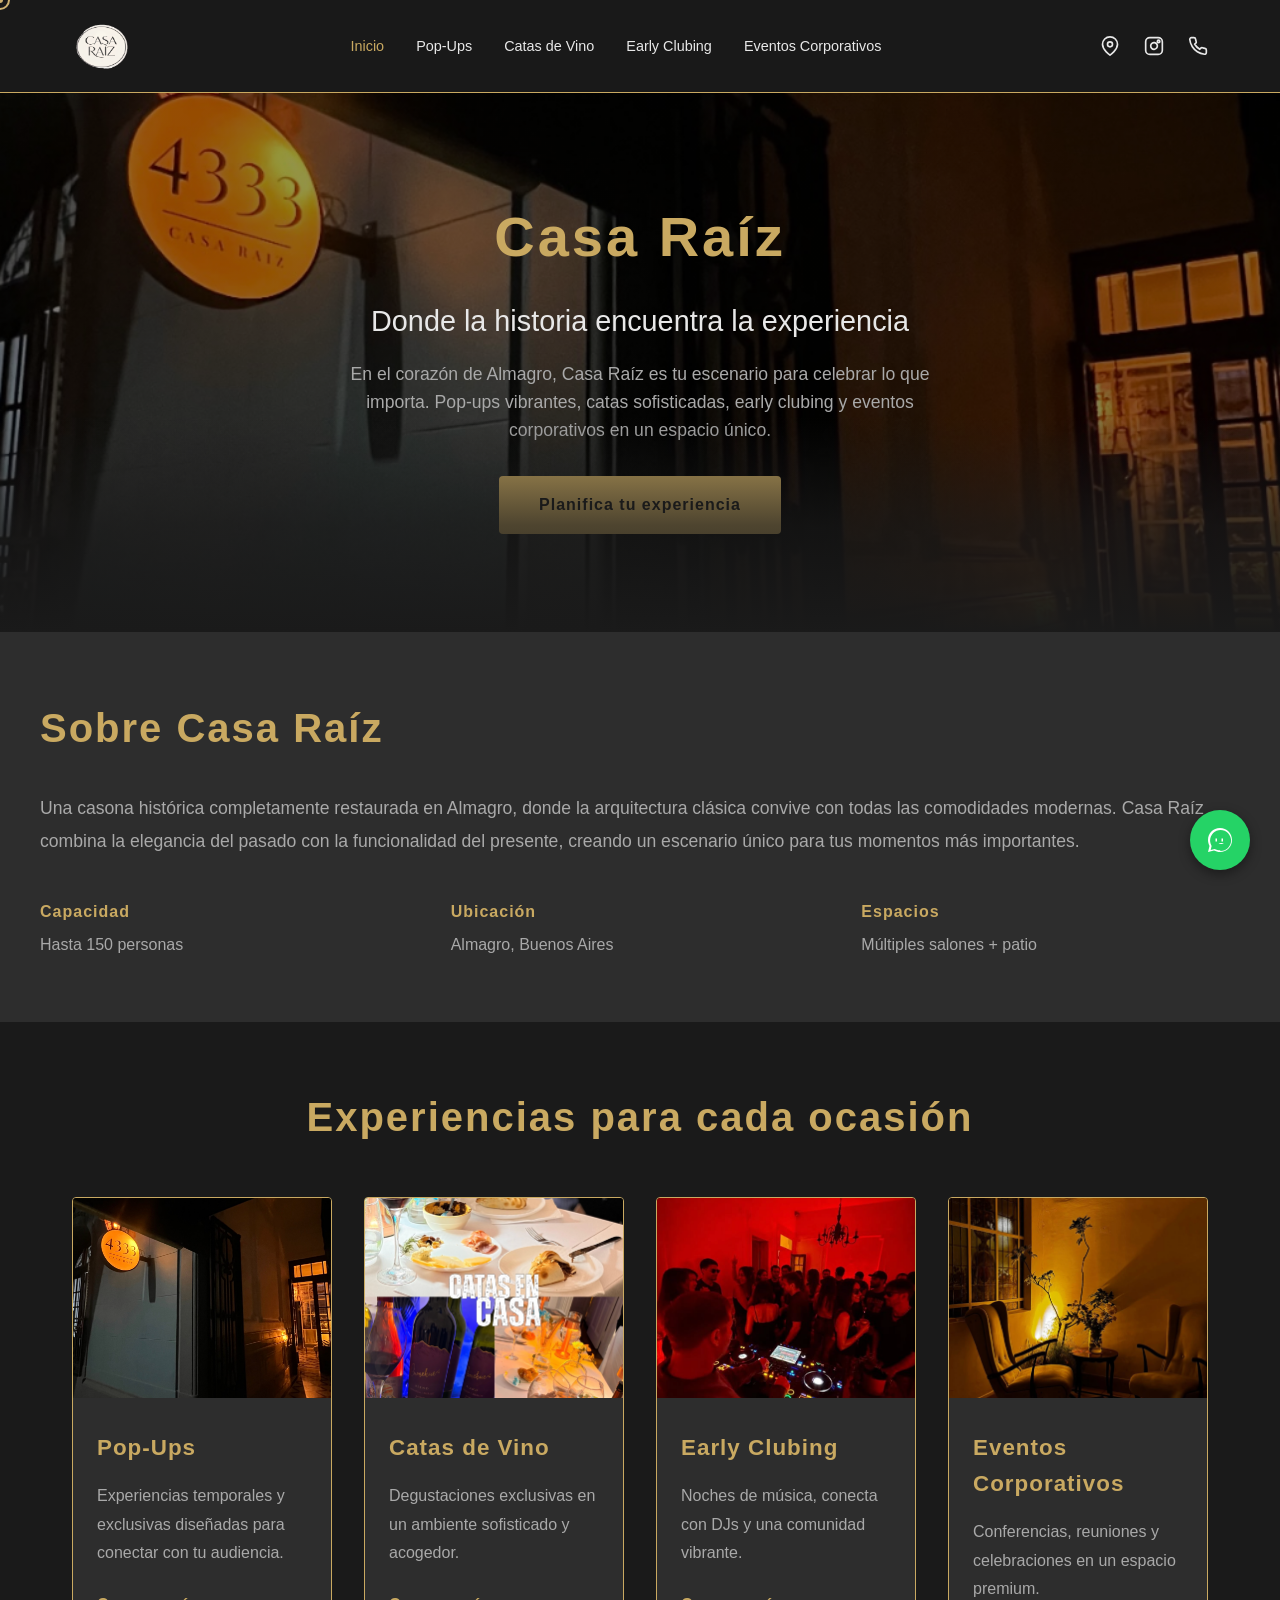
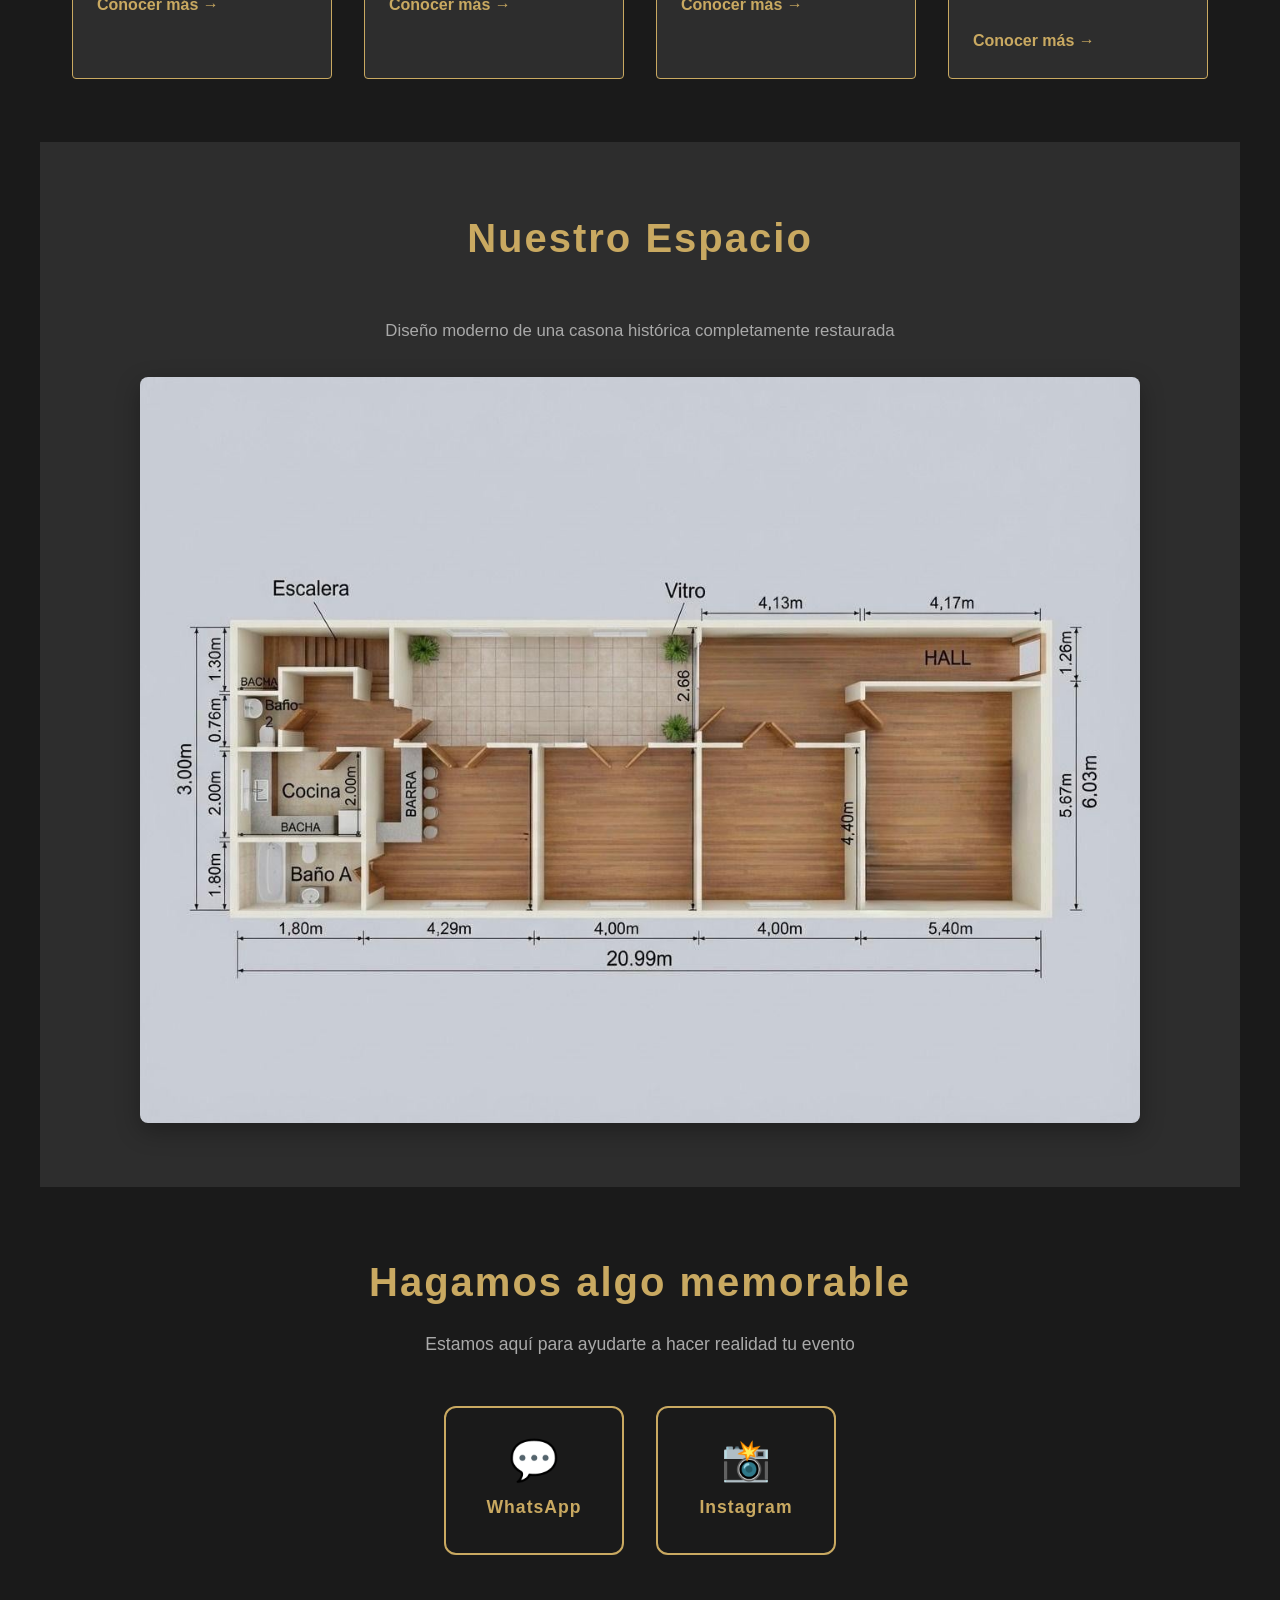
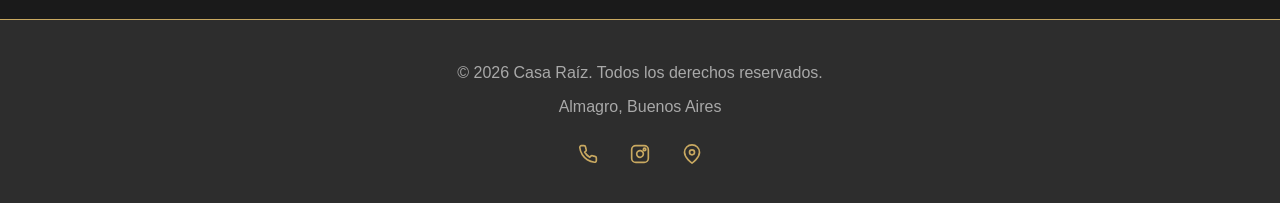
==== index.html @ 2e8ec192 "Add SEO optimization: meta tags, keywords, Open Graph tags, and schema markup (JSON-LD) for all page" ====
<!DOCTYPE html>
<html lang="es">
<head>
    <meta charset="UTF-8">
    <meta name="viewport" content="width=device-width, initial-scale=1.0">
    <title>Casa Raíz | Espacio para Eventos en Almagro, Buenos Aires</title>
    <meta name="description" content="Casa Raíz es tu espacio para eventos corporativos, pop-ups, catas de vino y after office en Almagro. Salones premium para hasta 150 personas con servicios completos.">
    <meta name="keywords" content="eventos corporativos, pop-ups, catas de vino, after office, salones de eventos, Almagro, Buenos Aires, espacio para eventos, early clubing">
    <meta name="author" content="Casa Raíz">
    <meta property="og:title" content="Casa Raíz | Espacio para Eventos en Almagro">
    <meta property="og:description" content="Organiza eventos corporativos, pop-ups y experiencias únicas en Casa Raíz, Almagro.">
    <meta property="og:type" content="business.business">
    <meta property="og:url" content="https://casaraizespacio.netlify.app/">
    <meta property="og:image" content="https://casaraizespacio.netlify.app/frente.png">
    <meta name="robots" content="index, follow">
    <link rel="stylesheet" href="styles.css">
    <link rel="icon" type="image/png" href="logo.png">
    <script type="application/ld+json">
    {
      "@context": "https://schema.org",
      "@type": "LocalBusiness",
      "name": "Casa Raíz",
      "image": "https://casaraizespacio.netlify.app/frente.png",
      "description": "Espacio para eventos corporativos, pop-ups, catas de vino y after office",
      "address": {
        "@type": "PostalAddress",
        "streetAddress": "Sarmiento 4333",
        "addressLocality": "Almagro",
        "addressRegion": "Buenos Aires",
        "postalCode": "1195",
        "addressCountry": "AR"
      },
      "telephone": "+541165874154",
      "email": "casaraizeb@gmail.com",
      "url": "https://casaraizespacio.netlify.app/",
      "sameAs": [
        "https://www.instagram.com/casaraiz.espacio/",
        "https://wa.me/541165874154"
      ],
      "priceRange": "$$",
      "servesCuisine": "Catering Personalizado"
    }
    </script>
</head>
<body>
    <!-- WhatsApp Button -->
    <a href="https://wa.me/541165874154?text=Hola%2C%20me%20gustaría%20consultar%20sobre%20Casa%20Raíz"
       class="whatsapp-btn" target="_blank" rel="noopener noreferrer" title="Contactar por WhatsApp">
        <svg viewBox="0 0 100 100" fill="white" xmlns="http://www.w3.org/2000/svg">
            <path d="M50 10C27 10 10 27 10 50c0 7 2 14 5 20l-5 20 20-5c6 3 13 5 20 5 23 0 40-17 40-40S73 10 50 10zm0 74c-6 0-12-1-18-4l-13 3 3-13c-3-6-5-12-5-18 0-19 16-35 35-35s35 16 35 35-16 35-35 35z"/>
            <path d="M35 45h5v10h-5zM55 45h5v10h-5zM45 60c3 2 6 3 9 3s6-1 9-3"/>
        </svg>
    </a>

    <!-- Navigation -->
    <nav class="navbar">
        <div class="nav-container">
            <a href="index.html" class="logo" style="display: flex; align-items: center;">
                <img src="logo.png" alt="Casa Raíz" style="height: 60px; width: 60px;">
            </a>
            <button class="hamburger" id="hamburger">
                <span></span>
                <span></span>
                <span></span>
            </button>
            <ul class="nav-menu" id="nav-menu">
                <li><a href="index.html" class="active">Inicio</a></li>
                <li><a href="pop-ups.html">Pop-Ups</a></li>
                <li><a href="catas-vino.html">Catas de Vino</a></li>
                <li><a href="early-clubing.html">Early Clubing</a></li>
                <li><a href="eventos-corporativos.html">Eventos Corporativos</a></li>
            </ul>
            <div class="nav-social">
                <a href="https://maps.app.goo.gl/mYH1LYcpC5ohAeSz7" target="_blank" rel="noopener noreferrer" title="Ubicación en Maps">
                    <svg width="20" height="20" viewBox="0 0 24 24" fill="none" stroke="currentColor" stroke-width="2">
                        <path d="M21 10c0 7-9 13-9 13s-9-6-9-13a9 9 0 0 1 18 0z"></path>
                        <circle cx="12" cy="10" r="3"></circle>
                    </svg>
                </a>
                <a href="https://www.instagram.com/casaraiz.espacio/" target="_blank" rel="noopener noreferrer" title="Instagram">
                    <svg width="20" height="20" viewBox="0 0 24 24" fill="none" stroke="currentColor" stroke-width="2">
                        <rect x="2" y="2" width="20" height="20" rx="5" ry="5"></rect>
                        <path d="M16 11.37A4 4 0 1 1 12.63 8 4 4 0 0 1 16 11.37z"></path>
                        <circle cx="17.5" cy="6.5" r="1.5"></circle>
                    </svg>
                </a>
                <a href="https://wa.me/541165874154?text=Hola%2C%20me%20gustaría%20consultar%20sobre%20Casa%20Raíz" target="_blank" rel="noopener noreferrer" title="WhatsApp">
                    <svg width="20" height="20" viewBox="0 0 24 24" fill="none" stroke="currentColor" stroke-width="2">
                        <path d="M22 16.92v3a2 2 0 0 1-2.18 2 19.79 19.79 0 0 1-8.63-3.07 19.5 19.5 0 0 1-6-6 19.79 19.79 0 0 1-3.07-8.67A2 2 0 0 1 4.11 2h3a2 2 0 0 1 2 1.72 12.84 12.84 0 0 0 .7 2.81 2 2 0 0 1-.45 2.11L8.09 9.91a16 16 0 0 0 6 6l1.27-1.27a2 2 0 0 1 2.11-.45 12.84 12.84 0 0 0 2.81.7A2 2 0 0 1 22 16.92z"></path>
                    </svg>
                </a>
            </div>
        </div>
    </nav>

    <!-- Hero Section -->
    <section class="hero" style="background: linear-gradient(135deg, rgba(0, 0, 0, 0.4), rgba(0, 0, 0, 0.5)), url('frente.png'); background-size: cover; background-position: center;">
        <div class="hero-content">
            <h1>Casa Raíz</h1>
            <p class="subtitle">Donde la historia encuentra la experiencia</p>
            <p class="description">En el corazón de Almagro, Casa Raíz es tu escenario para celebrar lo que importa. Pop-ups vibrantes, catas sofisticadas, early clubing y eventos corporativos en un espacio único.</p>
            <a href="eventos-corporativos.html" class="cta-button">Planifica tu experiencia</a>
        </div>
    </section>

    <!-- About Section -->
    <section class="about">
        <div class="about-content">
            <h2>Sobre Casa Raíz</h2>
            <p>Una casona histórica completamente restaurada en Almagro, donde la arquitectura clásica convive con todas las comodidades modernas. Casa Raíz combina la elegancia del pasado con la funcionalidad del presente, creando un escenario único para tus momentos más importantes.</p>
            <div class="about-details">
                <div class="detail">
                    <h4>Capacidad</h4>
                    <p>Hasta 150 personas</p>
                </div>
                <div class="detail">
                    <h4>Ubicación</h4>
                    <p>Almagro, Buenos Aires</p>
                </div>
                <div class="detail">
                    <h4>Espacios</h4>
                    <p>Múltiples salones + patio</p>
                </div>
            </div>
        </div>
    </section>

    <!-- Services Overview -->
    <section class="services-overview">
        <h2>Experiencias para cada ocasión</h2>
        <div class="services-grid">
            <!-- Pop-Ups -->
            <a href="pop-ups.html" class="service-card">
                <div class="service-image" style="background-image: url('foto1.png'); background-size: cover; background-position: center;"></div>
                <h3>Pop-Ups</h3>
                <p>Experiencias temporales y exclusivas diseñadas para conectar con tu audiencia.</p>
                <span class="service-link">Conocer más →</span>
            </a>

            <!-- Catas de Vino -->
            <a href="catas-vino.html" class="service-card">
                <div class="service-image" style="background-image: url('foto4.png'); background-size: cover; background-position: center;"></div>
                <h3>Catas de Vino</h3>
                <p>Degustaciones exclusivas en un ambiente sofisticado y acogedor.</p>
                <span class="service-link">Conocer más →</span>
            </a>

            <!-- Early Clubing -->
            <a href="early-clubing.html" class="service-card">
                <div class="service-image" style="background-image: url('clubing.png'); background-size: cover; background-position: center;"></div>
                <h3>Early Clubing</h3>
                <p>Noches de música, conecta con DJs y una comunidad vibrante.</p>
                <span class="service-link">Conocer más →</span>
            </a>

            <!-- Eventos Corporativos -->
            <a href="eventos-corporativos.html" class="service-card">
                <div class="service-image" style="background-image: url('foto3.png'); background-size: cover; background-position: center;"></div>
                <h3>Eventos Corporativos</h3>
                <p>Conferencias, reuniones y celebraciones en un espacio premium.</p>
                <span class="service-link">Conocer más →</span>
            </a>
        </div>
    </section>

    <!-- Plano Section -->
    <section class="services-overview" style="padding-top: 4rem; padding-bottom: 4rem; background: var(--secondary);">
        <h2>Nuestro Espacio</h2>
        <p style="text-align: center; color: var(--text-dark); margin-bottom: 2rem; font-size: 1.05rem;">
            Diseño moderno de una casona histórica completamente restaurada
        </p>
        <img src="plano.jpg" alt="Plano de Casa Raíz" style="width: 100%; max-width: 1000px; margin: 0 auto; display: block; border-radius: 8px; box-shadow: 0 8px 25px rgba(0,0,0,0.3);">
    </section>

    <!-- Contact Section -->
    <section class="contact">
        <h2>Hagamos algo memorable</h2>
        <p>Estamos aquí para ayudarte a hacer realidad tu evento</p>
        <div class="contact-methods">
            <a href="https://wa.me/541165874154?text=Hola%2C%20me%20gustaría%20consultar%20sobre%20Casa%20Raíz" target="_blank" class="contact-btn">
                <span class="icon">💬</span>
                <span class="text">WhatsApp</span>
            </a>
            <a href="https://www.instagram.com/casaraiz.espacio/" target="_blank" class="contact-btn">
                <span class="icon">📸</span>
                <span class="text">Instagram</span>
            </a>
        </div>
    </section>

    <!-- Footer -->
    <footer class="footer">
        <p>&copy; 2026 Casa Raíz. Todos los derechos reservados.</p>
        <p>Almagro, Buenos Aires</p>
        <div style="margin-top: 1.5rem; display: flex; justify-content: center; gap: 2rem;">
            <a href="https://wa.me/541165874154?text=Hola%2C%20me%20gustaría%20consultar%20sobre%20Casa%20Raíz" target="_blank" rel="noopener noreferrer" title="WhatsApp">
                <svg width="20" height="20" viewBox="0 0 24 24" fill="none" stroke="var(--accent)" stroke-width="2">
                    <path d="M22 16.92v3a2 2 0 0 1-2.18 2 19.79 19.79 0 0 1-8.63-3.07 19.5 19.5 0 0 1-6-6 19.79 19.79 0 0 1-3.07-8.67A2 2 0 0 1 4.11 2h3a2 2 0 0 1 2 1.72 12.84 12.84 0 0 0 .7 2.81 2 2 0 0 1-.45 2.11L8.09 9.91a16 16 0 0 0 6 6l1.27-1.27a2 2 0 0 1 2.11-.45 12.84 12.84 0 0 0 2.81.7A2 2 0 0 1 22 16.92z"></path>
                </svg>
            </a>
            <a href="https://www.instagram.com/casaraiz.espacio/" target="_blank" rel="noopener noreferrer" title="Instagram">
                <svg width="20" height="20" viewBox="0 0 24 24" fill="none" stroke="var(--accent)" stroke-width="2">
                    <rect x="2" y="2" width="20" height="20" rx="5" ry="5"></rect>
                    <path d="M16 11.37A4 4 0 1 1 12.63 8 4 4 0 0 1 16 11.37z"></path>
                    <circle cx="17.5" cy="6.5" r="1.5"></circle>
                </svg>
            </a>
            <a href="https://maps.app.goo.gl/mYH1LYcpC5ohAeSz7" target="_blank" rel="noopener noreferrer" title="Ubicación">
                <svg width="20" height="20" viewBox="0 0 24 24" fill="none" stroke="var(--accent)" stroke-width="2">
                    <path d="M21 10c0 7-9 13-9 13s-9-6-9-13a9 9 0 0 1 18 0z"></path>
                    <circle cx="12" cy="10" r="3"></circle>
                </svg>
            </a>
        </div>
    </footer>

    <script>
        const cursor = document.createElement('div');
        cursor.className = 'cursor';
        document.body.appendChild(cursor);

        let mouseX = 0, mouseY = 0;
        let cursorX = 0, cursorY = 0;

        document.addEventListener('mousemove', (e) => {
            mouseX = e.clientX;
            mouseY = e.clientY;
        });

        function animateCursor() {
            cursorX += (mouseX - cursorX) * 0.2;
            cursorY += (mouseY - cursorY) * 0.2;
            cursor.style.left = cursorX - 10 + 'px';
            cursor.style.top = cursorY - 10 + 'px';
            requestAnimationFrame(animateCursor);
        }

        animateCursor();

        document.addEventListener('mouseenter', () => {
            cursor.style.opacity = '1';
        });

        document.addEventListener('mouseleave', () => {
            cursor.style.opacity = '0';
        });

        const hamburger = document.getElementById('hamburger');
        const navMenu = document.getElementById('nav-menu');

        hamburger.addEventListener('click', () => {
            hamburger.classList.toggle('active');
            navMenu.classList.toggle('active');
        });

        const navLinks = navMenu.querySelectorAll('a');
        navLinks.forEach(link => {
            link.addEventListener('click', () => {
                hamburger.classList.remove('active');
                navMenu.classList.remove('active');
            });
        });
    </script>
</body>
</html>
---- styles.css ----
* {
    margin: 0;
    padding: 0;
    box-sizing: border-box;
}

:root {
    --primary: #1a1a1a;
    --secondary: #2d2d2d;
    --accent: #c9a961;
    --text: #e8e8e8;
    --text-dark: #a9a9a9;
    --white: #ffffff;
}

html {
    scroll-behavior: smooth;
    cursor: none;
}

body {
    font-family: 'Trebuchet MS', 'Lucida Grande', 'Lucida Sans Unicode', 'Lucida Sans', sans-serif;
    background-color: var(--primary);
    color: var(--text);
    line-height: 1.6;
}

/* Cursor effect */
.cursor {
    position: fixed;
    width: 20px;
    height: 20px;
    border: 2px solid var(--accent);
    border-radius: 50%;
    pointer-events: none;
    z-index: 9999;
    transition: all 0.1s ease-out;
    mix-blend-mode: screen;
}

.cursor::before {
    content: '';
    position: absolute;
    width: 6px;
    height: 6px;
    background: var(--accent);
    border-radius: 50%;
    top: 50%;
    left: 50%;
    transform: translate(-50%, -50%);
}

/* Show pointer on clickable elements */
a, button, input[type="submit"], .cta-button, .form-submit, .contact-btn {
    cursor: pointer;
}

/* WhatsApp Button */
.whatsapp-btn {
    position: fixed;
    bottom: 30px;
    right: 30px;
    width: 60px;
    height: 60px;
    background-color: #25d366;
    border-radius: 50%;
    display: flex;
    align-items: center;
    justify-content: center;
    z-index: 1000;
    box-shadow: 0 4px 12px rgba(0, 0, 0, 0.4);
    transition: all 0.3s ease;
}

.whatsapp-btn:hover {
    transform: scale(1.1);
    box-shadow: 0 6px 16px rgba(37, 211, 102, 0.4);
}

.whatsapp-btn svg {
    width: 30px;
    height: 30px;
}

/* Navigation */
.navbar {
    background: rgba(26, 26, 26, 0.95);
    backdrop-filter: blur(10px);
    position: sticky;
    top: 0;
    z-index: 999;
    border-bottom: 1px solid var(--accent);
}

.nav-container {
    max-width: 1200px;
    margin: 0 auto;
    padding: 1rem 2rem;
    display: flex;
    justify-content: space-between;
    align-items: center;
    gap: 2rem;
}

.logo h1 {
    font-size: 1.5rem;
    color: var(--accent);
    letter-spacing: 2px;
}

.nav-menu {
    display: flex;
    list-style: none;
    gap: 2rem;
}

.nav-menu a {
    color: var(--text);
    text-decoration: none;
    transition: color 0.3s ease;
    font-size: 0.9rem;
}

.nav-menu a:hover,
.nav-menu a.active {
    color: var(--accent);
}

.nav-social {
    display: flex;
    gap: 1.5rem;
    align-items: center;
}

.nav-social a {
    color: var(--text);
    transition: color 0.3s ease;
    display: flex;
    align-items: center;
    justify-content: center;
}

.nav-social a:hover {
    color: var(--accent);
}

/* Hero Section */
.hero {
    min-height: 60vh;
    display: flex;
    align-items: center;
    justify-content: center;
    background:
        radial-gradient(ellipse at 50% 0%, rgba(45, 45, 45, 0.5) 0%, rgba(26, 26, 26, 0.7) 40%, rgba(26, 26, 26, 0.95) 100%),
        linear-gradient(to bottom, rgba(212, 175, 55, 0.15) 0%, transparent 30%, transparent 70%, rgba(26, 26, 26, 0.8) 100%),
        url('foto3.png');
    background-size: cover;
    background-position: center;
    background-attachment: fixed;
    text-align: center;
    padding: 2rem;
    position: relative;
}

.hero::after {
    content: '';
    position: absolute;
    bottom: 0;
    left: 0;
    right: 0;
    height: 40%;
    background: linear-gradient(to bottom, transparent 0%, rgba(26, 26, 26, 0.7) 50%, rgba(26, 26, 26, 1) 100%);
    pointer-events: none;
}

.hero-content h1 {
    font-size: 3.5rem;
    color: var(--accent);
    margin-bottom: 1rem;
    letter-spacing: 3px;
}

.subtitle {
    font-size: 1.8rem;
    color: var(--text);
    margin-bottom: 1rem;
}

.description {
    font-size: 1.1rem;
    color: var(--text-dark);
    max-width: 600px;
    margin: 0 auto 2rem;
}

.cta-button {
    display: inline-block;
    padding: 1rem 2.5rem;
    background-color: var(--accent);
    color: var(--primary);
    text-decoration: none;
    font-weight: 600;
    letter-spacing: 1px;
    transition: all 0.3s ease;
    border-radius: 4px;
}

.cta-button:hover {
    background-color: #dbb76f;
    transform: translateY(-2px);
    box-shadow: 0 6px 20px rgba(201, 169, 97, 0.3);
}

/* Services Overview */
.services-overview {
    padding: 4rem 2rem;
    max-width: 1200px;
    margin: 0 auto;
    margin-top: -1px;
}

.services-overview h2 {
    font-size: 2.5rem;
    text-align: center;
    margin-bottom: 3rem;
    color: var(--accent);
    letter-spacing: 2px;
}

.services-grid {
    display: grid;
    grid-template-columns: repeat(auto-fit, minmax(250px, 1fr));
    gap: 2rem;
}

.service-card {
    background: var(--secondary);
    border: 1px solid var(--accent);
    border-radius: 4px;
    overflow: hidden;
    transition: all 0.3s ease;
    display: block;
    text-decoration: none;
    color: inherit;
    cursor: pointer;
}

.service-card:hover {
    transform: translateY(-10px);
    box-shadow: 0 10px 30px rgba(201, 169, 97, 0.2);
}

.service-card:hover .service-link {
    color: #dbb76f;
}

.service-image {
    width: 100%;
    height: 200px;
    background: var(--secondary);
}

.service-card h3 {
    padding: 2rem 1.5rem 1rem;
    font-size: 1.4rem;
    color: var(--accent);
    letter-spacing: 1px;
}

.service-card p {
    padding: 0 1.5rem 1.5rem;
    color: var(--text-dark);
    line-height: 1.8;
}

.service-link {
    display: block;
    padding: 0 1.5rem 1.5rem;
    color: var(--accent);
    text-decoration: none;
    transition: color 0.3s ease;
    font-weight: 600;
}

.service-link:hover {
    color: #dbb76f;
}

/* About Section */
.about {
    background: var(--secondary);
    padding: 4rem 2rem;
    border-top: none;
    position: relative;
    margin-top: -1px;
}

.about-content {
    max-width: 1200px;
    margin: 0 auto;
}

.about h2 {
    font-size: 2.5rem;
    margin-bottom: 2rem;
    color: var(--accent);
    letter-spacing: 2px;
}

.about-content > p {
    font-size: 1.1rem;
    color: var(--text-dark);
    margin-bottom: 2.5rem;
    line-height: 1.9;
}

.about-details {
    display: grid;
    grid-template-columns: repeat(auto-fit, minmax(200px, 1fr));
    gap: 2rem;
    margin-top: 2rem;
}

.detail h4 {
    color: var(--accent);
    margin-bottom: 0.5rem;
    letter-spacing: 1px;
}

.detail p {
    color: var(--text-dark);
}

/* Contact Section */
.contact {
    padding: 4rem 2rem;
    text-align: center;
    max-width: 1200px;
    margin: 0 auto;
    margin-top: -1px;
}

.contact h2 {
    font-size: 2.5rem;
    margin-bottom: 1rem;
    color: var(--accent);
    letter-spacing: 2px;
}

.contact > p {
    font-size: 1.1rem;
    color: var(--text-dark);
    margin-bottom: 2rem;
}

.contact-methods {
    display: flex;
    gap: 2rem;
    justify-content: center;
    flex-wrap: wrap;
    margin-top: 3rem;
}

.contact-btn {
    display: flex;
    flex-direction: column;
    align-items: center;
    gap: 0.8rem;
    padding: 2rem 2.5rem;
    border: 2px solid var(--accent);
    border-radius: 12px;
    text-decoration: none;
    font-weight: 600;
    letter-spacing: 1px;
    transition: all 0.3s ease;
    background: transparent;
    color: var(--accent);
    min-width: 180px;
}

.contact-btn .icon {
    font-size: 2.5rem;
    line-height: 1;
}

.contact-btn .text {
    font-size: 1.1rem;
}

.contact-btn:hover {
    background-color: var(--accent);
    color: var(--primary);
    transform: translateY(-5px);
    box-shadow: 0 12px 30px rgba(201, 169, 97, 0.4);
}

/* Footer */
.footer {
    background: var(--secondary);
    padding: 2rem;
    text-align: center;
    border-top: 1px solid var(--accent);
    color: var(--text-dark);
}

.footer p {
    margin: 0.5rem 0;
}

/* Service Detail Pages */
.service-detail {
    padding: 4rem 2rem;
    max-width: 1200px;
    margin: 0 auto;
}

.service-detail h1 {
    font-size: 2.5rem;
    color: var(--accent);
    margin-bottom: 1rem;
    letter-spacing: 2px;
}

.service-detail > p:first-of-type {
    font-size: 1.1rem;
    color: var(--text-dark);
    margin-bottom: 2rem;
    line-height: 1.9;
}

.service-highlights {
    background: var(--secondary);
    padding: 2rem;
    border-radius: 4px;
    margin: 2rem 0;
    border-left: 4px solid var(--accent);
}

.highlights-grid {
    display: grid;
    grid-template-columns: repeat(auto-fit, minmax(140px, 1fr));
    gap: 1.5rem;
    margin-top: 1.5rem;
}

.highlight-item {
    background: linear-gradient(135deg, rgba(212, 175, 55, 0.15) 0%, rgba(212, 175, 55, 0.05) 100%);
    border: 1px solid var(--accent);
    border-radius: 12px;
    padding: 1.5rem;
    transition: all 0.3s ease;
}

.highlight-item:hover {
    background: linear-gradient(135deg, rgba(212, 175, 55, 0.25) 0%, rgba(212, 175, 55, 0.1) 100%);
    transform: translateY(-4px);
    box-shadow: 0 8px 20px rgba(212, 175, 55, 0.2);
    border-color: #dbb76f;
}

.highlight-item h3 {
    color: var(--accent);
    margin-bottom: 0.8rem;
    letter-spacing: 1px;
    font-size: 1rem;
    font-weight: 600;
}

.highlight-item p {
    color: var(--text);
    font-size: 0.9rem;
    margin: 0;
}

.gallery {
    margin: 3rem 0;
}

.gallery h2 {
    font-size: 2rem;
    margin-bottom: 2rem;
    color: var(--accent);
    letter-spacing: 1px;
}

.gallery-grid {
    display: grid;
    grid-template-columns: repeat(auto-fit, minmax(250px, 1fr));
    gap: 1.5rem;
}

.gallery-item {
    width: 100%;
    height: 250px;
    border-radius: 4px;
    overflow: hidden;
    box-shadow: 0 4px 12px rgba(0, 0, 0, 0.3);
}

/* Event Items */
.event-item {
    display: flex;
    justify-content: space-between;
    align-items: center;
    padding: 1.5rem;
    border: 1px solid var(--accent);
    border-radius: 8px;
    margin-bottom: 1rem;
    background: var(--primary);
    transition: all 0.3s ease;
}

.event-item.featured {
    flex-direction: column;
    align-items: flex-start;
    gap: 1.5rem;
    padding: 2rem;
    background: linear-gradient(135deg, rgba(212, 175, 55, 0.1) 0%, rgba(212, 175, 55, 0.05) 100%);
    border: 2px solid var(--accent);
}

.event-item.featured:hover {
    background: linear-gradient(135deg, rgba(212, 175, 55, 0.15) 0%, rgba(212, 175, 55, 0.08) 100%);
}

.event-header {
    display: flex;
    justify-content: space-between;
    align-items: center;
    width: 100%;
}

.event-header > div {
    flex: 1;
}

.event-details {
    width: 100%;
    padding-top: 1rem;
    border-top: 1px solid rgba(212, 175, 55, 0.3);
}

.event-item.upcoming {
    flex-direction: column;
    align-items: center;
    text-align: center;
    padding: 1.5rem;
    border-color: var(--text-dark);
    opacity: 0.7;
}

.event-item.upcoming:hover {
    background: rgba(212, 175, 55, 0.03);
    transform: none;
}

.event-date {
    font-size: 1.1rem;
    font-weight: 600;
    color: var(--accent);
    letter-spacing: 0.5px;
}

.event-time {
    font-size: 0.95rem;
    color: var(--text-dark);
    margin-top: 0.3rem;
}

.event-dj {
    font-size: 0.95rem;
    color: var(--text);
    margin-top: 0.3rem;
}

.event-dj:first-child {
    margin-top: 0;
    font-weight: 600;
}

.event-coming {
    font-size: 0.95rem;
    color: var(--text-dark);
    font-style: italic;
    margin-top: 0.5rem;
}

.event-link {
    padding: 0.7rem 1.5rem;
    background: var(--accent);
    color: var(--primary);
    text-decoration: none;
    border-radius: 4px;
    font-weight: 600;
    transition: all 0.3s ease;
    white-space: nowrap;
}

.event-item.featured .event-link {
    align-self: flex-end;
}

.event-link:hover {
    background: #dbb76f;
    transform: translateY(-2px);
    box-shadow: 0 4px 12px rgba(201, 169, 97, 0.3);
}

.contact-form {
    background: var(--secondary);
    padding: 2rem;
    border-radius: 4px;
    margin-top: 3rem;
}

.contact-form h2 {
    font-size: 1.8rem;
    margin-bottom: 1.5rem;
    color: var(--accent);
    letter-spacing: 1px;
}

.form-group {
    margin-bottom: 1.5rem;
}

.form-group label {
    display: block;
    margin-bottom: 0.5rem;
    color: var(--text);
    font-weight: 500;
    letter-spacing: 0.5px;
}

.form-group input,
.form-group textarea {
    width: 100%;
    padding: 0.75rem;
    background: var(--primary);
    border: 1px solid var(--accent);
    border-radius: 4px;
    color: var(--text);
    font-size: 1rem;
    font-family: inherit;
}

.form-group textarea {
    resize: vertical;
    min-height: 120px;
}

.form-group input:focus,
.form-group textarea:focus {
    outline: none;
    background: rgba(201, 169, 97, 0.05);
}

.form-submit {
    background-color: var(--accent);
    color: var(--primary);
    border: none;
    padding: 1rem 2.5rem;
    font-size: 1rem;
    font-weight: 600;
    letter-spacing: 1px;
    cursor: pointer;
    border-radius: 4px;
    transition: all 0.3s ease;
}

.form-submit:hover {
    background-color: #dbb76f;
    transform: translateY(-2px);
    box-shadow: 0 6px 20px rgba(201, 169, 97, 0.3);
}

/* Responsive */
.hamburger {
    display: none;
    flex-direction: column;
    background: none;
    border: none;
    cursor: pointer;
    gap: 6px;
    padding: 0;
    z-index: 1000;
}

.hamburger span {
    width: 25px;
    height: 2.5px;
    background-color: var(--accent);
    transition: all 0.3s ease;
    border-radius: 2px;
}

.hamburger.active span:nth-child(1) {
    transform: rotate(45deg) translate(10px, 10px);
}

.hamburger.active span:nth-child(2) {
    opacity: 0;
}

.hamburger.active span:nth-child(3) {
    transform: rotate(-45deg) translate(7px, -7px);
}

@media (max-width: 768px) {
    .hamburger {
        display: flex;
    }

    .nav-menu {
        position: absolute;
        top: 100%;
        left: 0;
        right: 0;
        background: rgba(26, 26, 26, 0.98);
        flex-direction: column;
        gap: 1rem;
        padding: 2rem;
        display: none;
        border-bottom: 1px solid var(--accent);
    }

    .nav-menu.active {
        display: flex;
    }

    .nav-menu li {
        text-align: center;
    }

    .hero-content h1 {
        font-size: 2rem;
    }

    .subtitle {
        font-size: 1.3rem;
    }

    .services-overview h2,
    .about h2,
    .contact h2,
    .service-detail h1 {
        font-size: 1.8rem;
    }

    .services-grid,
    .highlights-grid {
        grid-template-columns: 1fr;
    }

    .whatsapp-btn {
        width: 50px;
        height: 50px;
        bottom: 20px;
        right: 20px;
    }

    .contact-methods {
        gap: 1rem;
    }

    .contact-btn {
        padding: 0.8rem 1.5rem;
        font-size: 0.9rem;
    }
}
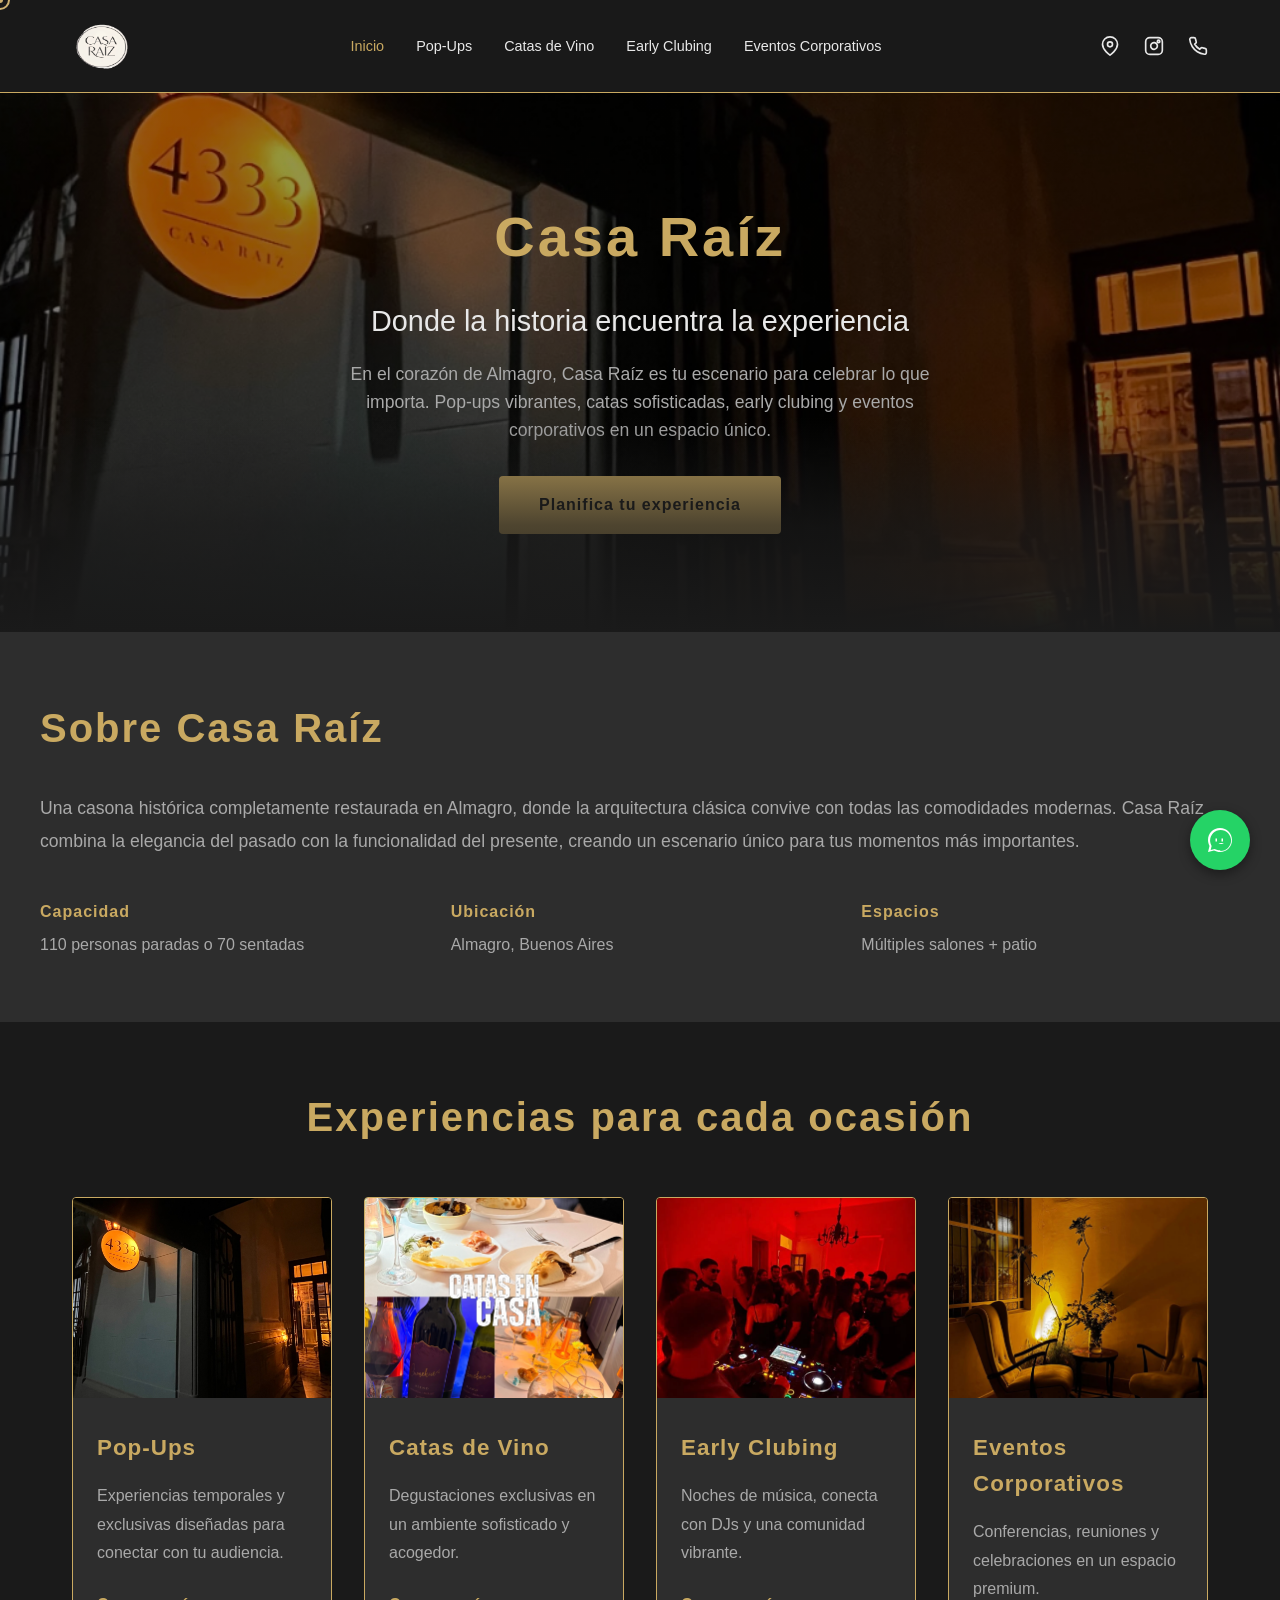
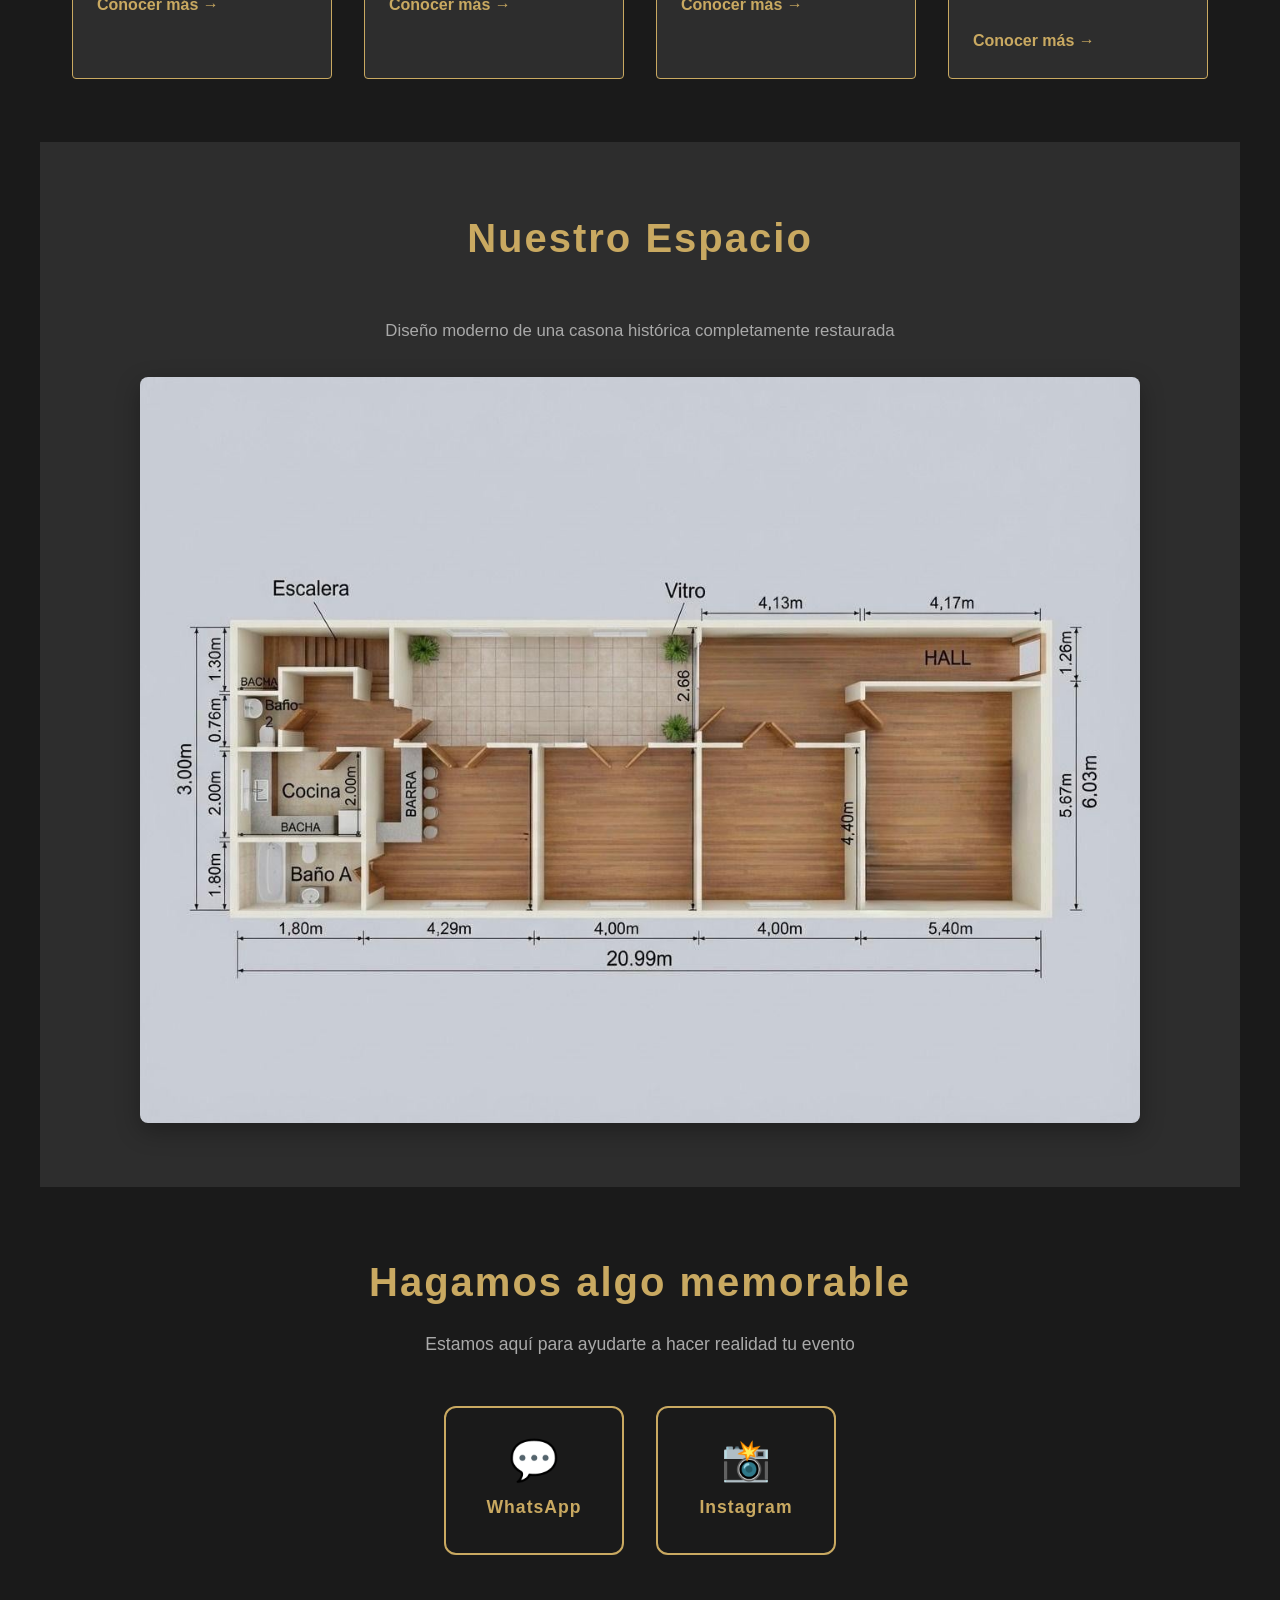
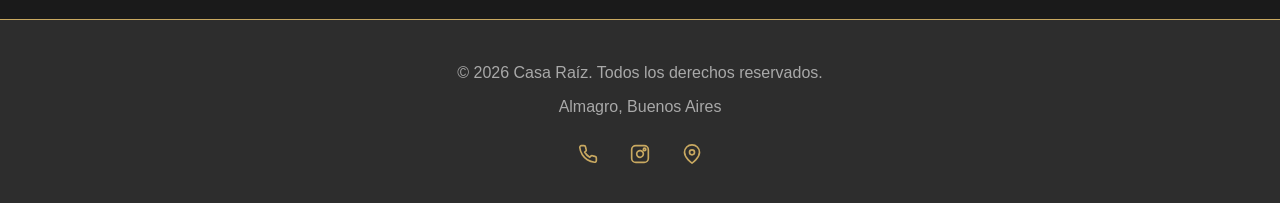
==== commit 2559447d: "Update capacity information with seating and standing options" ====
--- a/index.html
+++ b/index.html
@@ -111,7 +111,7 @@
             <div class="about-details">
                 <div class="detail">
                     <h4>Capacidad</h4>
-                    <p>Hasta 150 personas</p>
+                    <p>110 personas paradas o 70 sentadas</p>
                 </div>
                 <div class="detail">
                     <h4>Ubicación</h4>
@@ -131,7 +131,7 @@
         <div class="services-grid">
             <!-- Pop-Ups -->
             <a href="pop-ups.html" class="service-card">
-                <div class="service-image" style="background-image: url('foto1.png'); background-size: cover; background-position: center;"></div>
+                <div class="service-image" style="background-image: url('foto1.png'); background-size: cover; background-position: center;" aria-label="Pop-Ups exclusivos en Casa Raíz Almagro"></div>
                 <h3>Pop-Ups</h3>
                 <p>Experiencias temporales y exclusivas diseñadas para conectar con tu audiencia.</p>
                 <span class="service-link">Conocer más →</span>
@@ -139,7 +139,7 @@
 
             <!-- Catas de Vino -->
             <a href="catas-vino.html" class="service-card">
-                <div class="service-image" style="background-image: url('foto4.png'); background-size: cover; background-position: center;"></div>
+                <div class="service-image" style="background-image: url('foto4.png'); background-size: cover; background-position: center;" aria-label="Catas de vino con sommelier profesional en Almagro"></div>
                 <h3>Catas de Vino</h3>
                 <p>Degustaciones exclusivas en un ambiente sofisticado y acogedor.</p>
                 <span class="service-link">Conocer más →</span>
@@ -147,7 +147,7 @@
 
             <!-- Early Clubing -->
             <a href="early-clubing.html" class="service-card">
-                <div class="service-image" style="background-image: url('clubing.png'); background-size: cover; background-position: center;"></div>
+                <div class="service-image" style="background-image: url('clubing.png'); background-size: cover; background-position: center;" aria-label="Early Clubing con DJs en vivo en Casa Raíz"></div>
                 <h3>Early Clubing</h3>
                 <p>Noches de música, conecta con DJs y una comunidad vibrante.</p>
                 <span class="service-link">Conocer más →</span>
@@ -155,7 +155,7 @@
 
             <!-- Eventos Corporativos -->
             <a href="eventos-corporativos.html" class="service-card">
-                <div class="service-image" style="background-image: url('foto3.png'); background-size: cover; background-position: center;"></div>
+                <div class="service-image" style="background-image: url('foto3.png'); background-size: cover; background-position: center;" aria-label="Salón para eventos corporativos en Almagro"></div>
                 <h3>Eventos Corporativos</h3>
                 <p>Conferencias, reuniones y celebraciones en un espacio premium.</p>
                 <span class="service-link">Conocer más →</span>
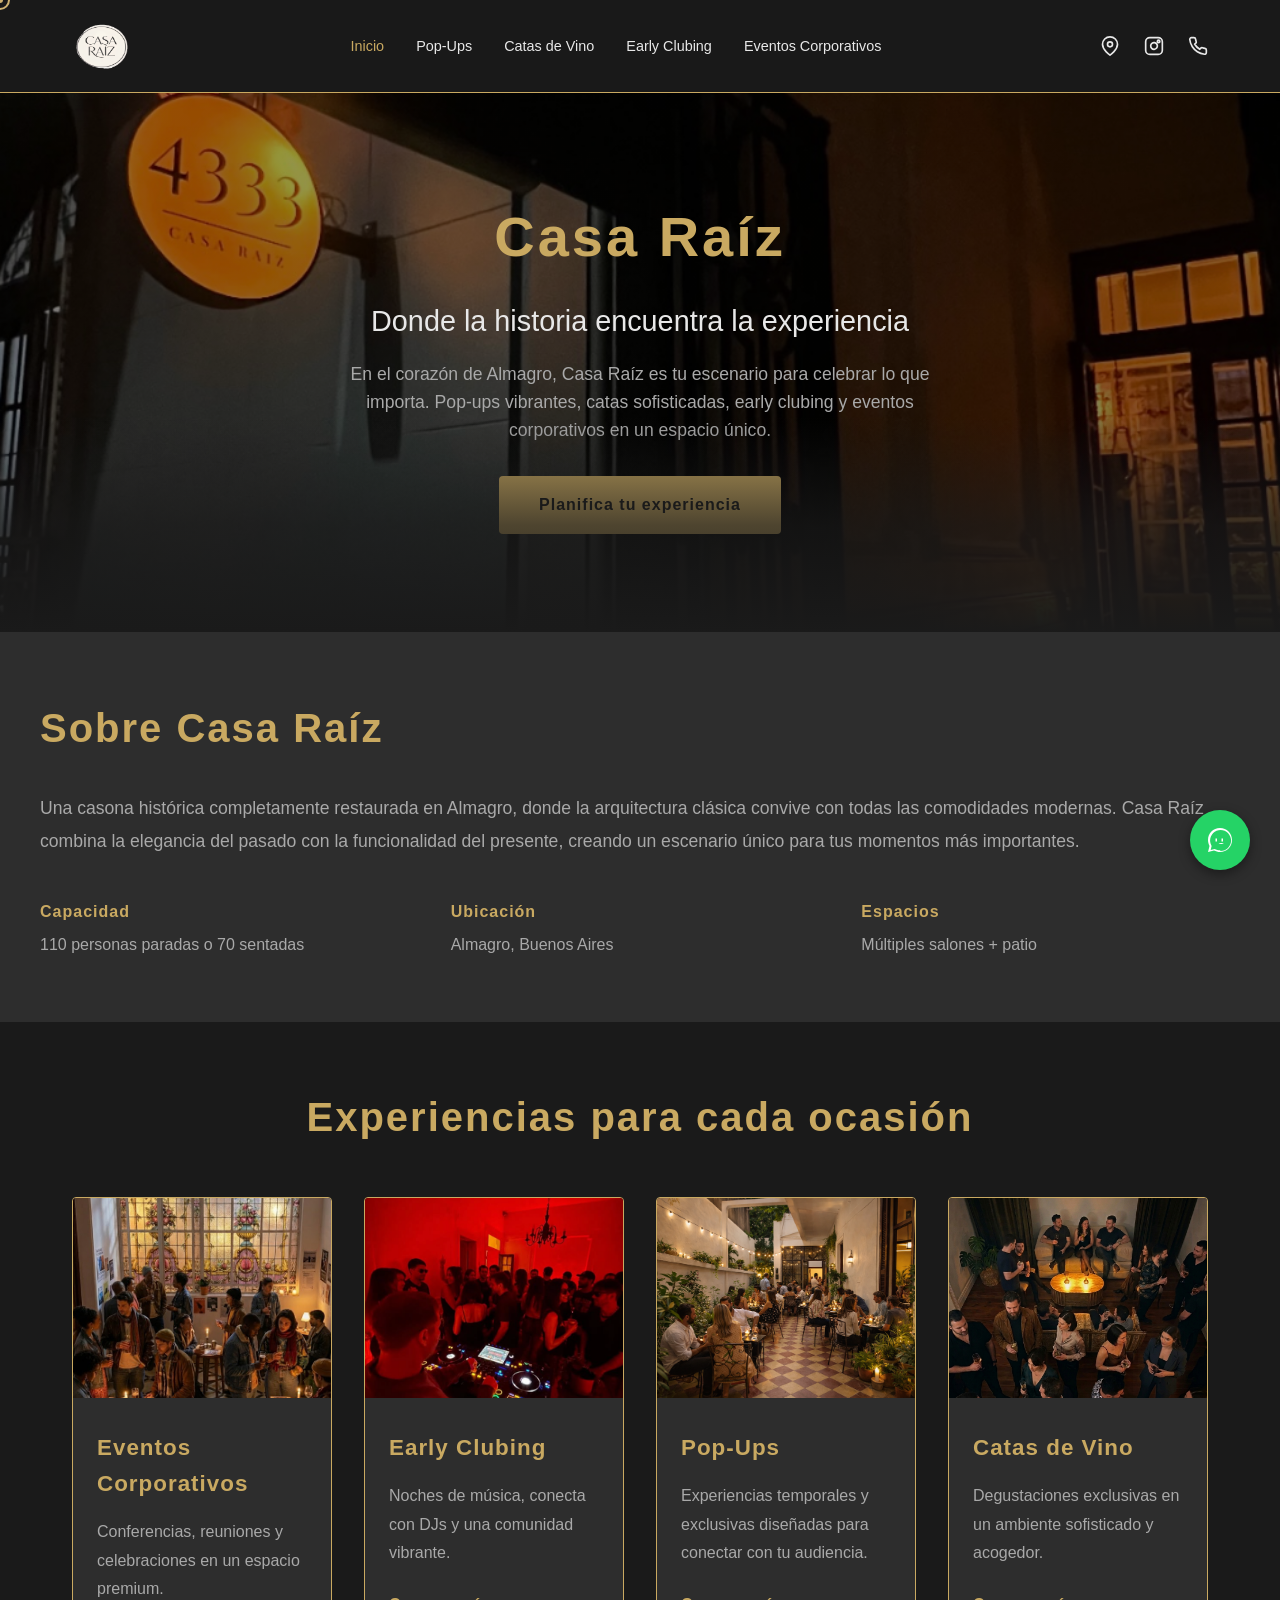
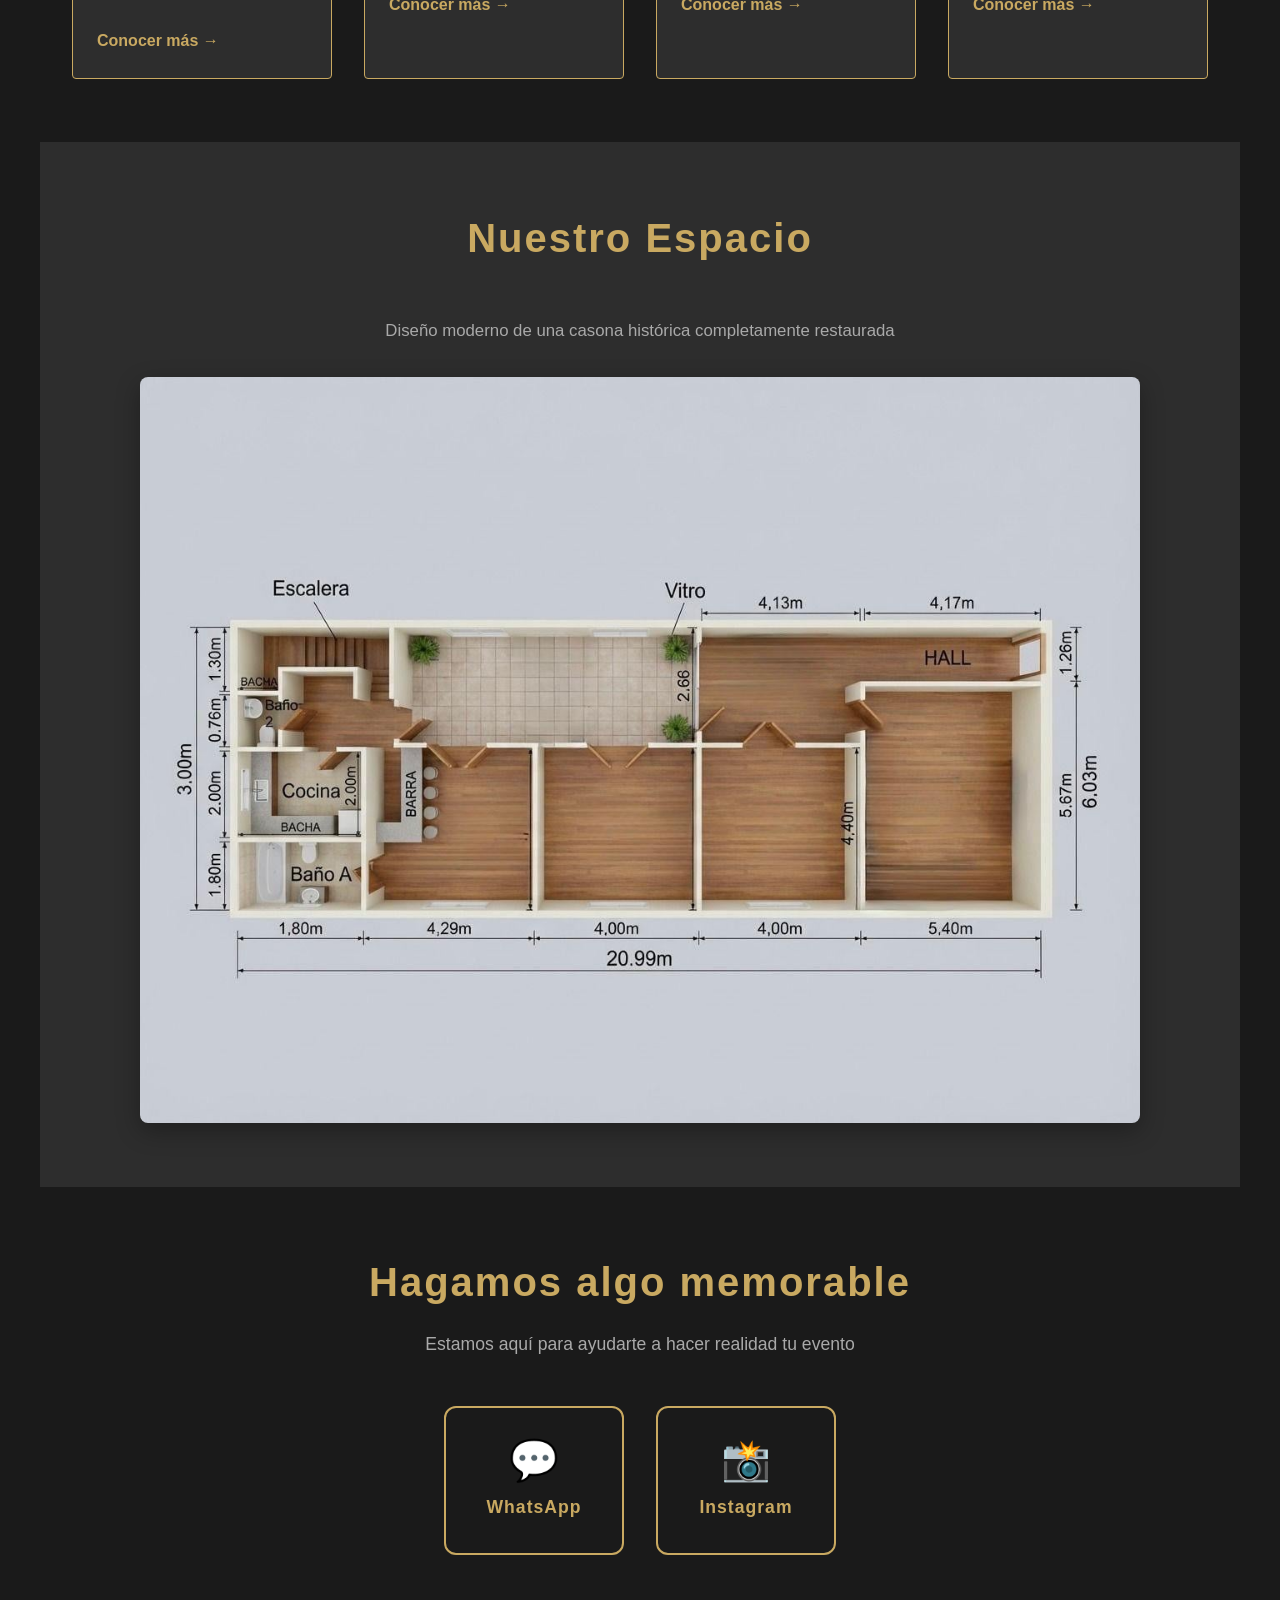
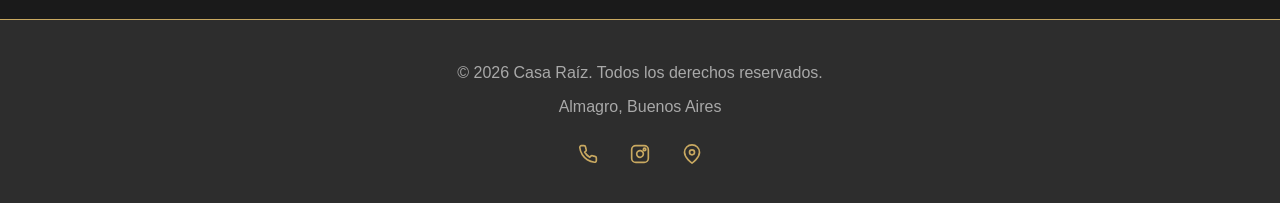
==== commit bacf2ee4: "Reordenar servicios en index, actualizar fotos de tarjetas y galería de catas" ====
--- a/index.html
+++ b/index.html
@@ -129,19 +129,11 @@
     <section class="services-overview">
         <h2>Experiencias para cada ocasión</h2>
         <div class="services-grid">
-            <!-- Pop-Ups -->
-            <a href="pop-ups.html" class="service-card">
-                <div class="service-image" style="background-image: url('foto1.png'); background-size: cover; background-position: center;" aria-label="Pop-Ups exclusivos en Casa Raíz Almagro"></div>
-                <h3>Pop-Ups</h3>
-                <p>Experiencias temporales y exclusivas diseñadas para conectar con tu audiencia.</p>
-                <span class="service-link">Conocer más →</span>
-            </a>
-
-            <!-- Catas de Vino -->
-            <a href="catas-vino.html" class="service-card">
-                <div class="service-image" style="background-image: url('foto4.png'); background-size: cover; background-position: center;" aria-label="Catas de vino con sommelier profesional en Almagro"></div>
-                <h3>Catas de Vino</h3>
-                <p>Degustaciones exclusivas en un ambiente sofisticado y acogedor.</p>
+            <!-- Eventos Corporativos -->
+            <a href="eventos-corporativos.html" class="service-card">
+                <div class="service-image" style="background-image: url('gente1.png'); background-size: cover; background-position: center;" aria-label="Salón para eventos corporativos en Almagro"></div>
+                <h3>Eventos Corporativos</h3>
+                <p>Conferencias, reuniones y celebraciones en un espacio premium.</p>
                 <span class="service-link">Conocer más →</span>
             </a>
 
@@ -153,11 +145,19 @@
                 <span class="service-link">Conocer más →</span>
             </a>
 
-            <!-- Eventos Corporativos -->
-            <a href="eventos-corporativos.html" class="service-card">
-                <div class="service-image" style="background-image: url('foto3.png'); background-size: cover; background-position: center;" aria-label="Salón para eventos corporativos en Almagro"></div>
-                <h3>Eventos Corporativos</h3>
-                <p>Conferencias, reuniones y celebraciones en un espacio premium.</p>
+            <!-- Pop-Ups -->
+            <a href="pop-ups.html" class="service-card">
+                <div class="service-image" style="background-image: url('gente2.png'); background-size: cover; background-position: center;" aria-label="Pop-Ups exclusivos en Casa Raíz Almagro"></div>
+                <h3>Pop-Ups</h3>
+                <p>Experiencias temporales y exclusivas diseñadas para conectar con tu audiencia.</p>
+                <span class="service-link">Conocer más →</span>
+            </a>
+
+            <!-- Catas de Vino -->
+            <a href="catas-vino.html" class="service-card">
+                <div class="service-image" style="background-image: url('gente3.png'); background-size: cover; background-position: center;" aria-label="Catas de vino con sommelier profesional en Almagro"></div>
+                <h3>Catas de Vino</h3>
+                <p>Degustaciones exclusivas en un ambiente sofisticado y acogedor.</p>
                 <span class="service-link">Conocer más →</span>
             </a>
         </div>
--- a/styles.css
+++ b/styles.css
@@ -674,6 +674,96 @@
     box-shadow: 0 6px 20px rgba(201, 169, 97, 0.3);
 }
 
+/* Flyers Slider */
+.flyers-slider {
+    padding: 4rem 2rem;
+    background: var(--secondary);
+}
+
+.flyers-slider h2 {
+    text-align: center;
+    color: var(--accent);
+    margin-bottom: 3rem;
+    font-size: 2rem;
+}
+
+.slider-container {
+    max-width: 900px;
+    margin: 0 auto;
+    display: flex;
+    align-items: center;
+    gap: 2rem;
+    position: relative;
+}
+
+.slider-btn {
+    background: var(--accent);
+    color: var(--primary);
+    border: none;
+    width: 45px;
+    height: 45px;
+    border-radius: 50%;
+    cursor: pointer;
+    font-size: 1.5rem;
+    display: flex;
+    align-items: center;
+    justify-content: center;
+    transition: all 0.3s ease;
+    flex-shrink: 0;
+}
+
+.slider-btn:hover {
+    background: #dbb76f;
+    transform: scale(1.1);
+}
+
+.slider-wrapper {
+    flex: 1;
+    overflow: hidden;
+}
+
+.slider-track {
+    display: flex;
+    transition: transform 0.5s ease;
+    gap: 1.5rem;
+}
+
+.slider-item {
+    min-width: 100%;
+    display: flex;
+    justify-content: center;
+}
+
+.flyer-img {
+    width: 100%;
+    max-width: 600px;
+    height: auto;
+    border-radius: 8px;
+    box-shadow: 0 8px 25px rgba(0, 0, 0, 0.3);
+}
+
+.slider-dots {
+    display: flex;
+    justify-content: center;
+    gap: 0.5rem;
+    margin-top: 2rem;
+}
+
+.dot {
+    width: 10px;
+    height: 10px;
+    border-radius: 50%;
+    background: rgba(201, 169, 97, 0.3);
+    cursor: pointer;
+    transition: all 0.3s ease;
+}
+
+.dot.active {
+    background: var(--accent);
+    width: 25px;
+    border-radius: 5px;
+}
+
 /* Responsive */
 .hamburger {
     display: none;
@@ -767,4 +857,33 @@
         padding: 0.8rem 1.5rem;
         font-size: 0.9rem;
     }
-}
+
+    /* Mobile slider adjustments */
+    .flyers-slider {
+        padding: 2rem 0.5rem;
+    }
+
+    .slider-container {
+        gap: 0.25rem;
+    }
+
+    .slider-btn {
+        width: 28px;
+        height: 28px;
+        font-size: 0.9rem;
+    }
+
+    .flyer-img {
+        max-width: 100vw;
+        height: auto;
+    }
+
+    .flyers-slider h2 {
+        font-size: 1.3rem;
+        margin-bottom: 1rem;
+    }
+
+    .slider-dots {
+        margin-top: 1rem;
+    }
+}
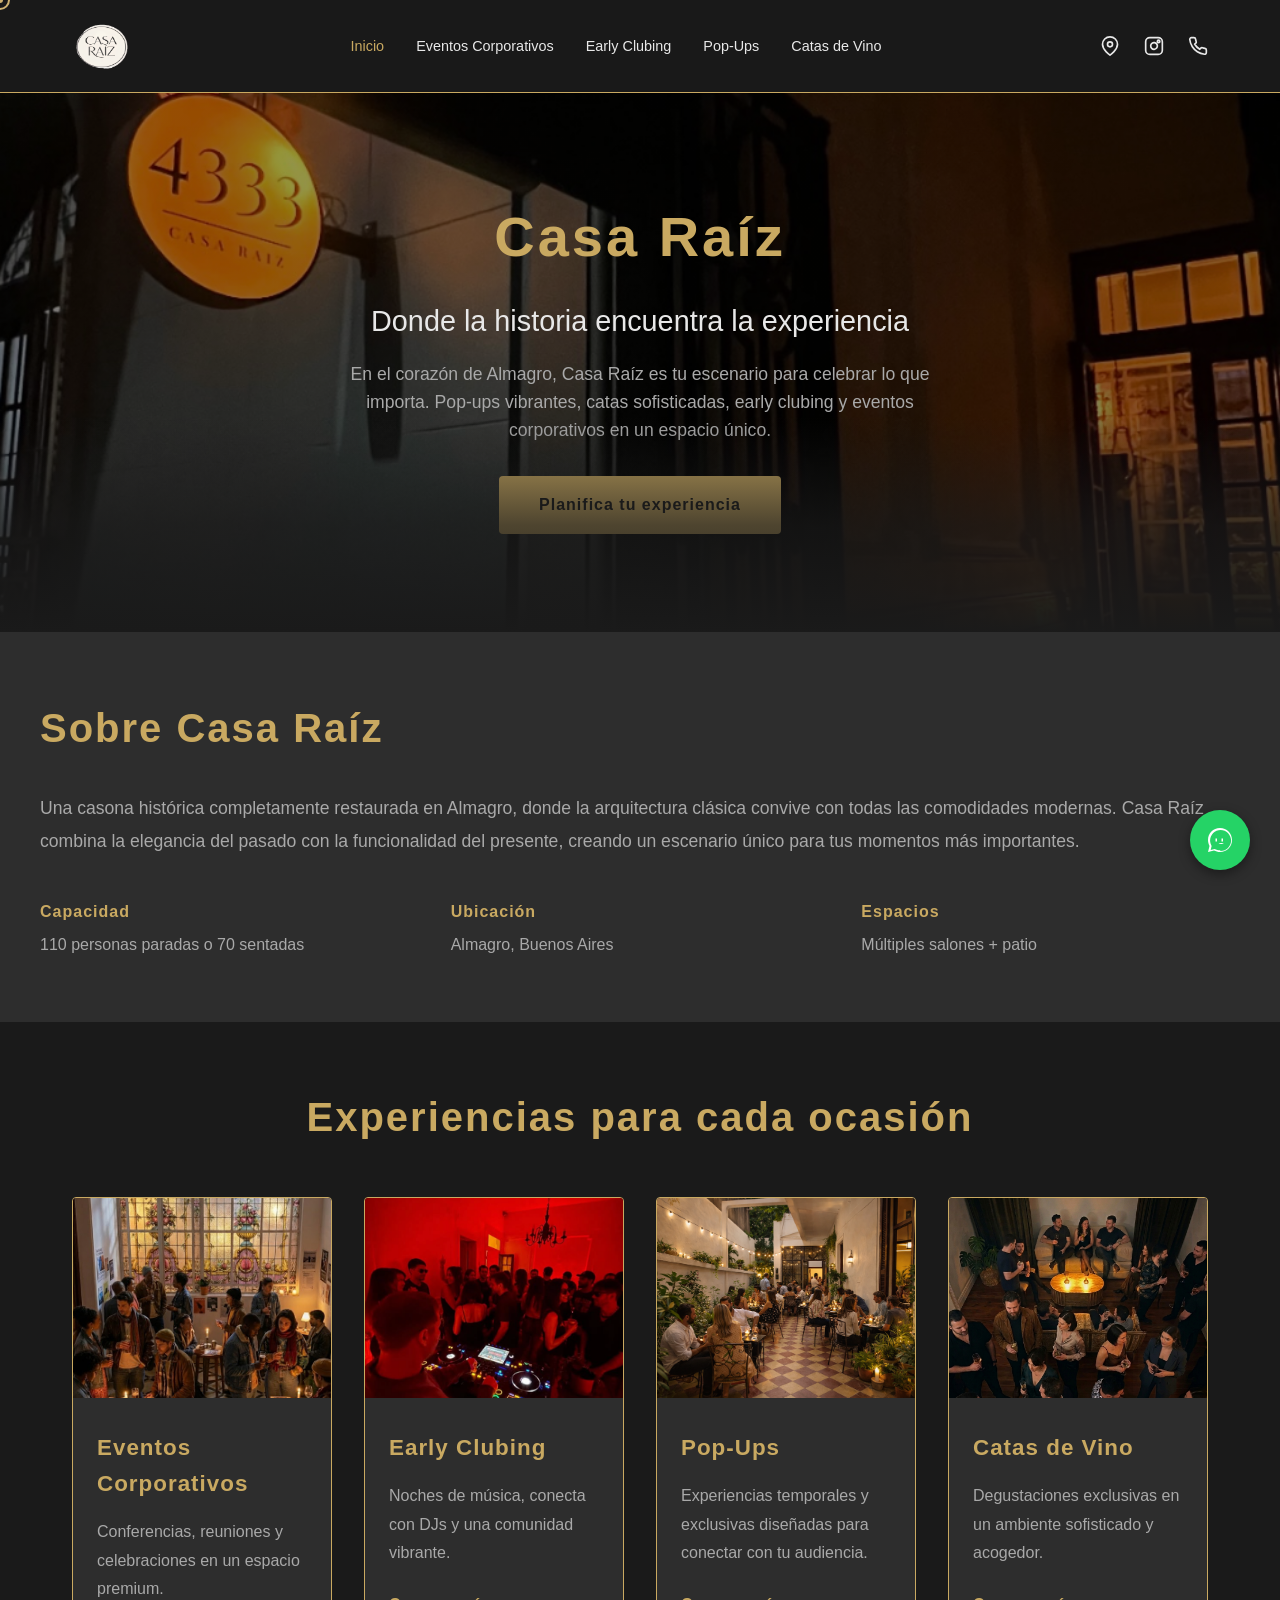
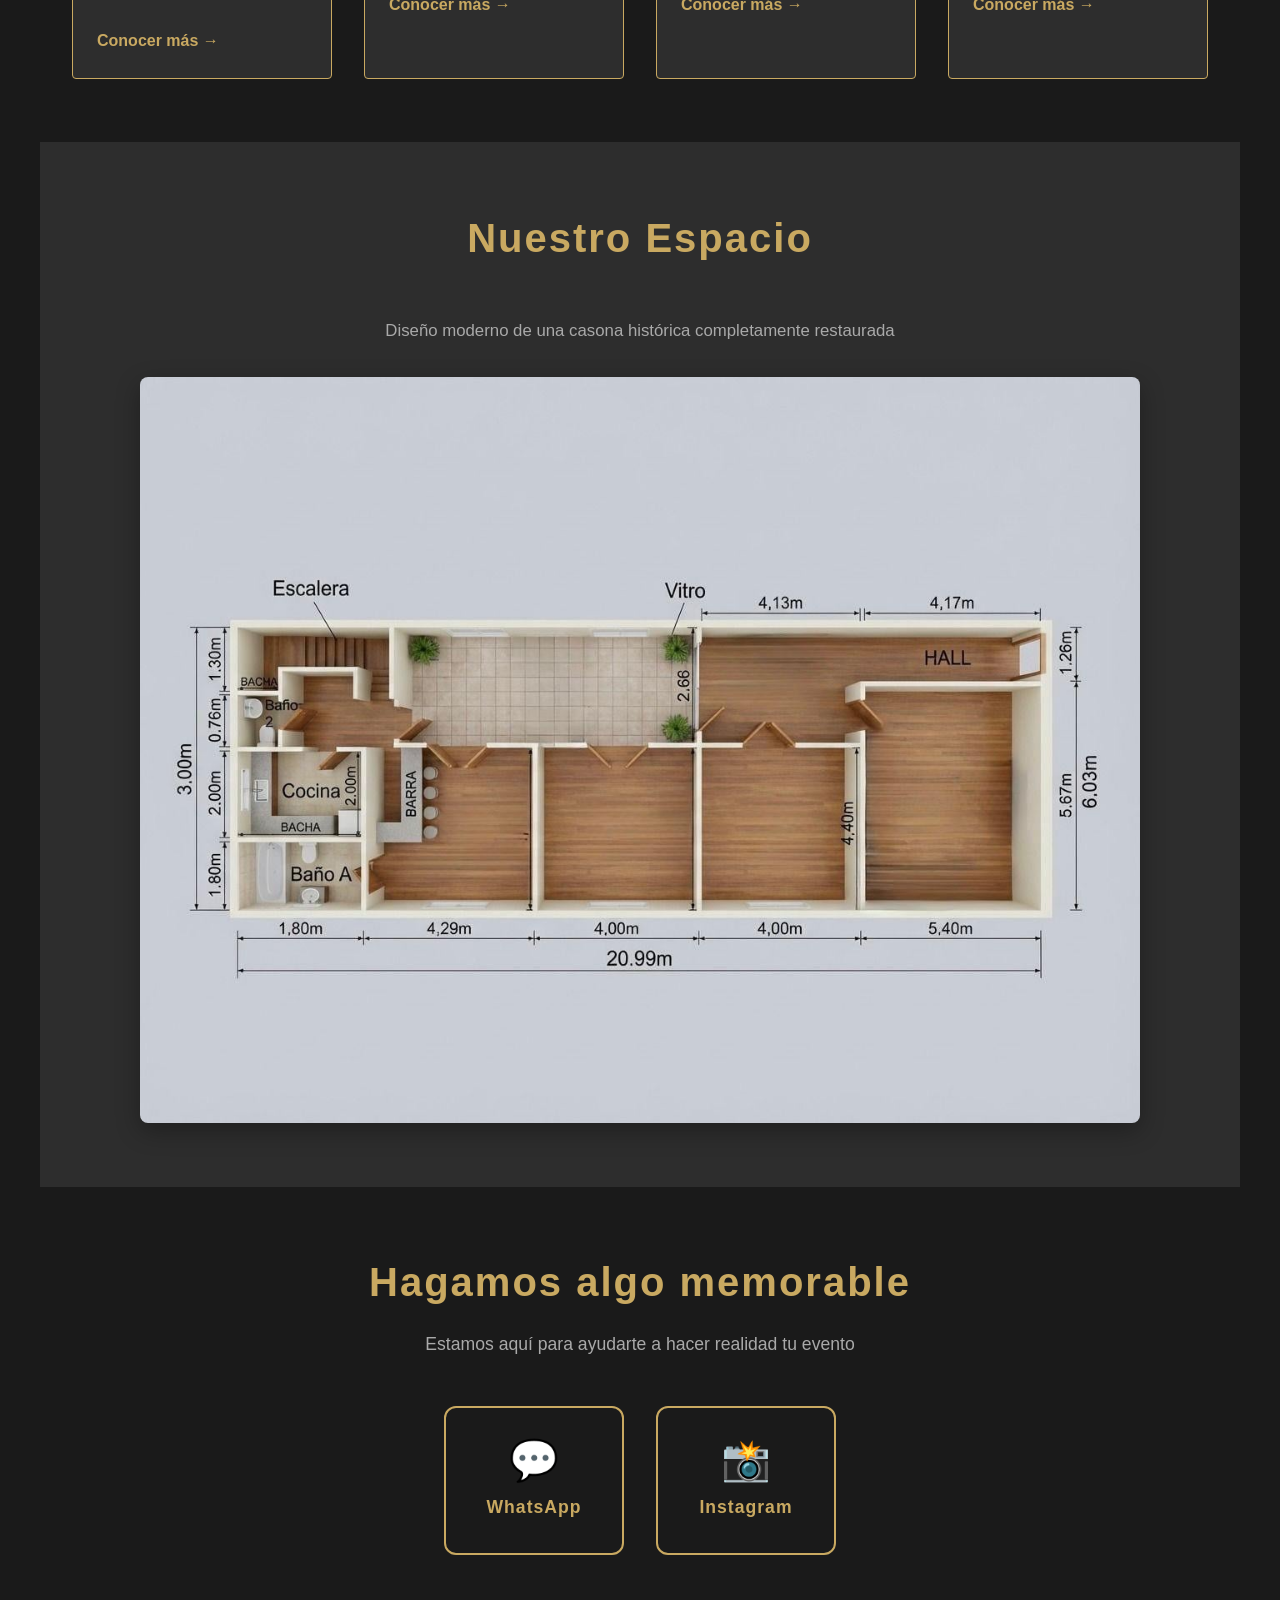
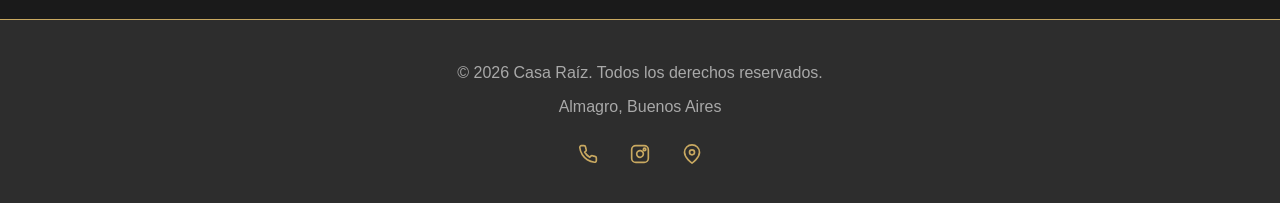
==== commit 8ff9d4ce: "SEO improvements: agregar canonical URLs, og:locale, twitter cards y mejorar robots.txt" ====
--- a/index.html
+++ b/index.html
@@ -12,7 +12,12 @@
     <meta property="og:type" content="business.business">
     <meta property="og:url" content="https://casaraizespacio.netlify.app/">
     <meta property="og:image" content="https://casaraizespacio.netlify.app/frente.png">
+    <meta property="og:locale" content="es_AR">
+    <meta name="twitter:card" content="summary_large_image">
+    <meta name="twitter:title" content="Casa Raíz | Espacio para Eventos en Almagro">
+    <meta name="twitter:description" content="Eventos corporativos, pop-ups, catas y early clubing en Almagro">
     <meta name="robots" content="index, follow">
+    <link rel="canonical" href="https://casaraizespacio.netlify.app/">
     <link rel="stylesheet" href="styles.css">
     <link rel="icon" type="image/png" href="logo.png">
     <script type="application/ld+json">
@@ -65,10 +70,10 @@
             </button>
             <ul class="nav-menu" id="nav-menu">
                 <li><a href="index.html" class="active">Inicio</a></li>
+                <li><a href="eventos-corporativos.html">Eventos Corporativos</a></li>
+                <li><a href="early-clubing.html">Early Clubing</a></li>
                 <li><a href="pop-ups.html">Pop-Ups</a></li>
                 <li><a href="catas-vino.html">Catas de Vino</a></li>
-                <li><a href="early-clubing.html">Early Clubing</a></li>
-                <li><a href="eventos-corporativos.html">Eventos Corporativos</a></li>
             </ul>
             <div class="nav-social">
                 <a href="https://maps.app.goo.gl/mYH1LYcpC5ohAeSz7" target="_blank" rel="noopener noreferrer" title="Ubicación en Maps">
@@ -99,7 +104,7 @@
             <h1>Casa Raíz</h1>
             <p class="subtitle">Donde la historia encuentra la experiencia</p>
             <p class="description">En el corazón de Almagro, Casa Raíz es tu escenario para celebrar lo que importa. Pop-ups vibrantes, catas sofisticadas, early clubing y eventos corporativos en un espacio único.</p>
-            <a href="eventos-corporativos.html" class="cta-button">Planifica tu experiencia</a>
+            <a href="https://wa.me/541165874154?text=Hola%2C%20me%20gustaría%20consultar%20sobre%20Casa%20Raíz" target="_blank" rel="noopener noreferrer" class="cta-button">Planifica tu experiencia</a>
         </div>
     </section>
 
--- a/styles.css
+++ b/styles.css
@@ -722,9 +722,21 @@
     overflow: hidden;
 }
 
+.slider-wrapper::-webkit-scrollbar {
+    height: 4px;
+}
+
+.slider-wrapper::-webkit-scrollbar-track {
+    background: rgba(201, 169, 97, 0.1);
+}
+
+.slider-wrapper::-webkit-scrollbar-thumb {
+    background: var(--accent);
+    border-radius: 2px;
+}
+
 .slider-track {
     display: flex;
-    transition: transform 0.5s ease;
     gap: 1.5rem;
 }
 
@@ -732,6 +744,9 @@
     min-width: 100%;
     display: flex;
     justify-content: center;
+    scroll-snap-align: start;
+    scroll-snap-stop: always;
+    flex-shrink: 0;
 }
 
 .flyer-img {
@@ -864,18 +879,29 @@
     }
 
     .slider-container {
-        gap: 0.25rem;
+        gap: 0;
     }
 
     .slider-btn {
-        width: 28px;
-        height: 28px;
-        font-size: 0.9rem;
+        display: none;
     }
 
     .flyer-img {
-        max-width: 100vw;
+        max-width: 90vw;
         height: auto;
+    }
+
+    .slider-wrapper {
+        overflow-x: auto;
+        overflow-y: hidden;
+        scroll-snap-type: x mandatory;
+        scroll-behavior: smooth;
+        -webkit-overflow-scrolling: touch;
+    }
+
+    .slider-item {
+        scroll-snap-align: start;
+        scroll-snap-stop: always;
     }
 
     .flyers-slider h2 {
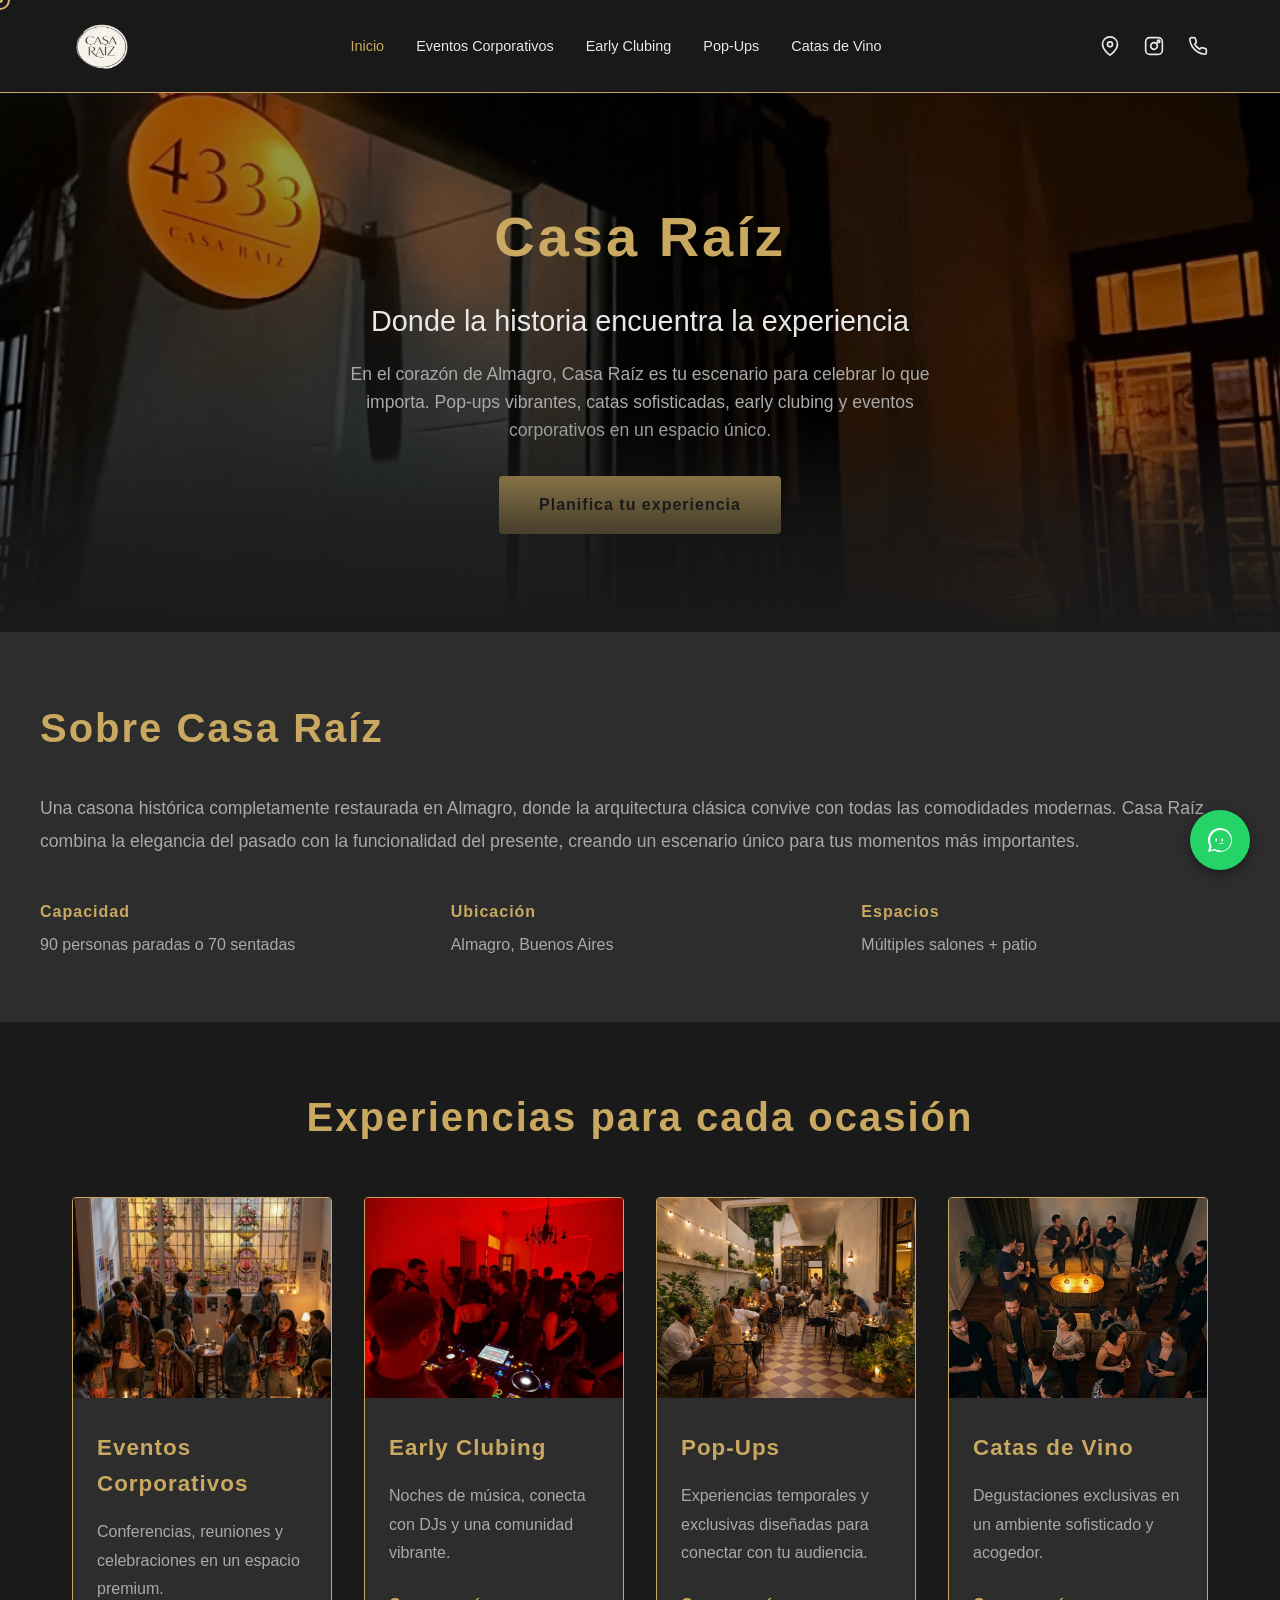
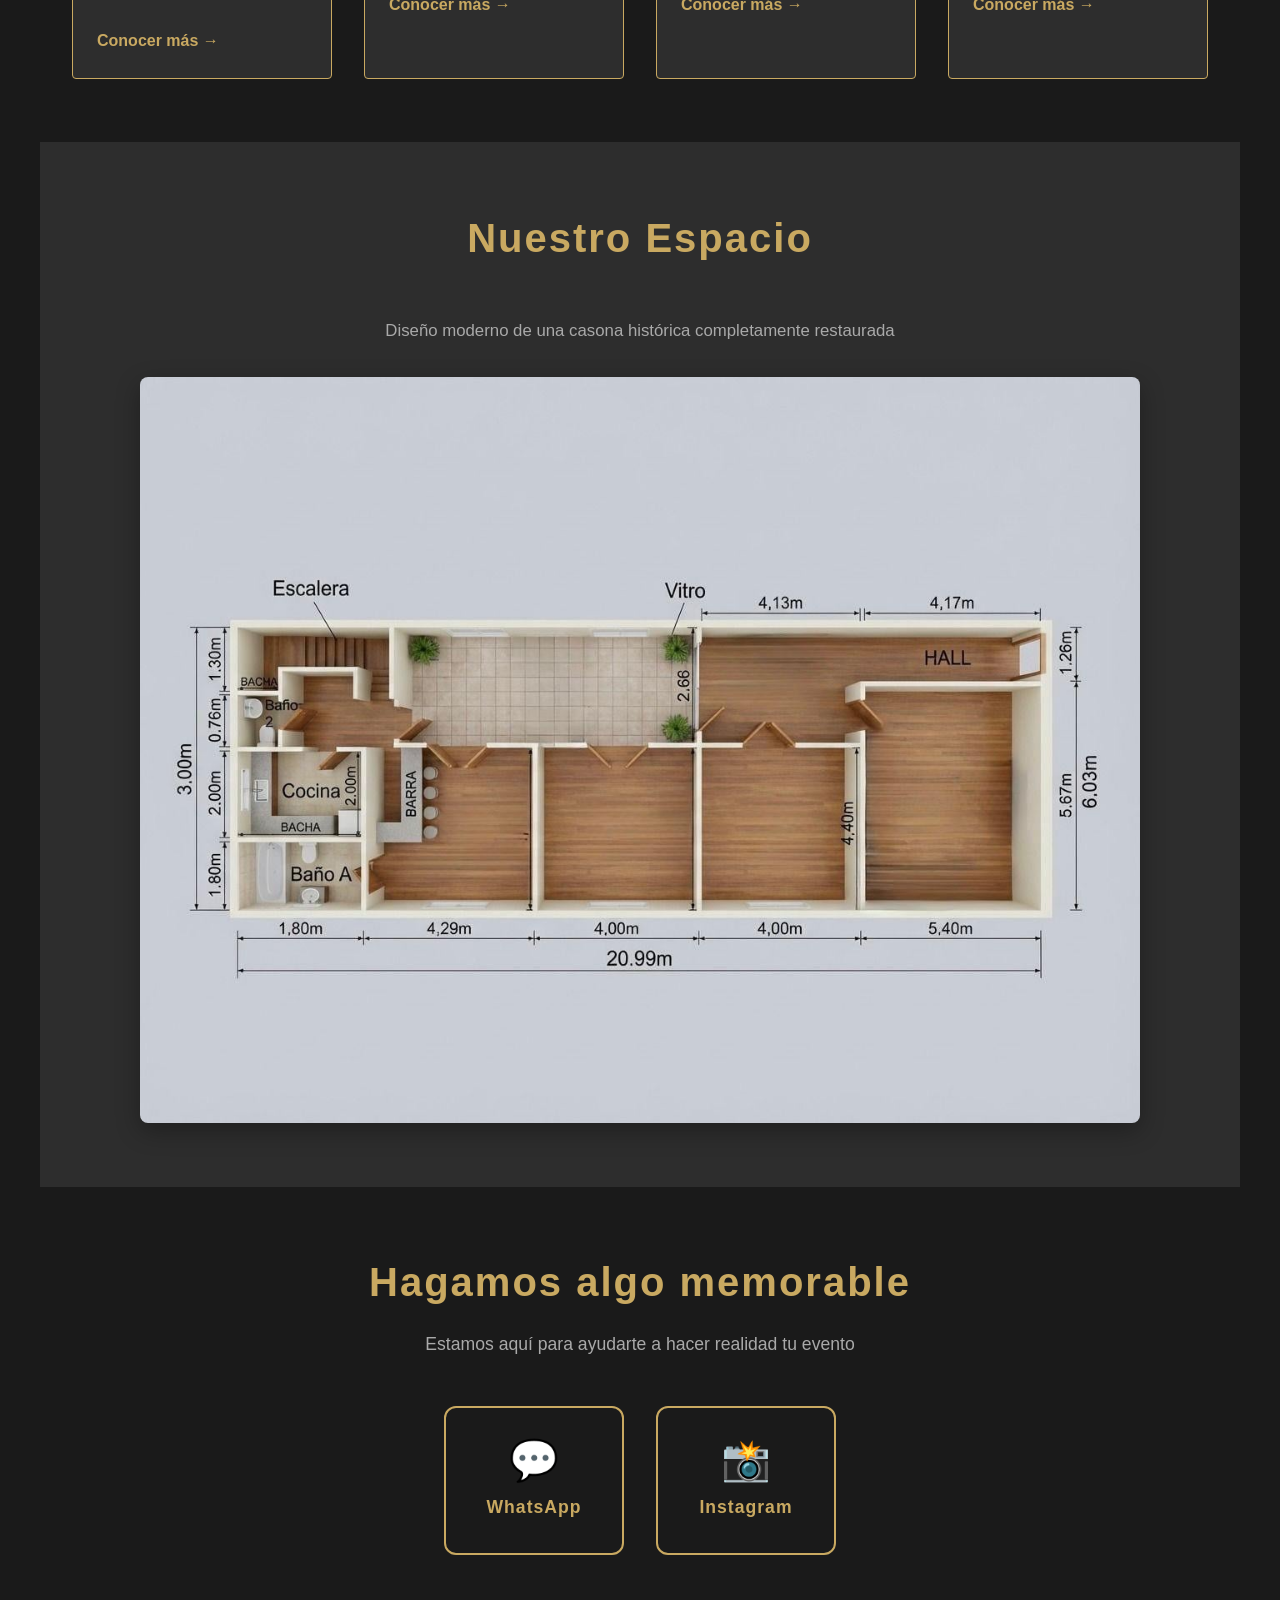
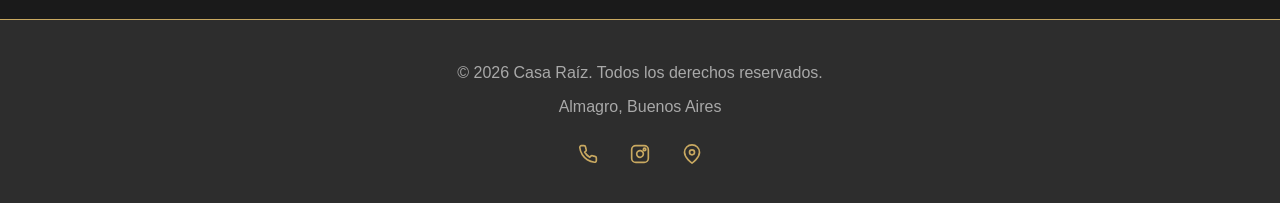
==== commit b5b38bb7: "Actualizar capacidades: Home a 90 parados, Corporativos con solo tarjeta general" ====
--- a/index.html
+++ b/index.html
@@ -4,7 +4,7 @@
     <meta charset="UTF-8">
     <meta name="viewport" content="width=device-width, initial-scale=1.0">
     <title>Casa Raíz | Espacio para Eventos en Almagro, Buenos Aires</title>
-    <meta name="description" content="Casa Raíz es tu espacio para eventos corporativos, pop-ups, catas de vino y after office en Almagro. Salones premium para hasta 150 personas con servicios completos.">
+    <meta name="description" content="Casa Raíz: eventos corporativos, pop-ups, catas de vino y early clubing en Almagro, Buenos Aires.">
     <meta name="keywords" content="eventos corporativos, pop-ups, catas de vino, after office, salones de eventos, Almagro, Buenos Aires, espacio para eventos, early clubing">
     <meta name="author" content="Casa Raíz">
     <meta property="og:title" content="Casa Raíz | Espacio para Eventos en Almagro">
@@ -46,6 +46,14 @@
       "servesCuisine": "Catering Personalizado"
     }
     </script>
+    <!-- Google Analytics -->
+    <script async src="https://www.googletagmanager.com/gtag/js?id=G-732LYXSMC2"></script>
+    <script>
+      window.dataLayer = window.dataLayer || [];
+      function gtag(){dataLayer.push(arguments);}
+      gtag('js', new Date());
+      gtag('config', 'G-732LYXSMC2');
+    </script>
 </head>
 <body>
     <!-- WhatsApp Button -->
@@ -116,7 +124,7 @@
             <div class="about-details">
                 <div class="detail">
                     <h4>Capacidad</h4>
-                    <p>110 personas paradas o 70 sentadas</p>
+                    <p>90 personas paradas o 70 sentadas</p>
                 </div>
                 <div class="detail">
                     <h4>Ubicación</h4>
--- a/styles.css
+++ b/styles.css
@@ -812,6 +812,15 @@
 }
 
 @media (max-width: 768px) {
+    /* Disable custom cursor on mobile */
+    html {
+        cursor: auto;
+    }
+
+    .cursor {
+        display: none;
+    }
+
     .hamburger {
         display: flex;
     }
